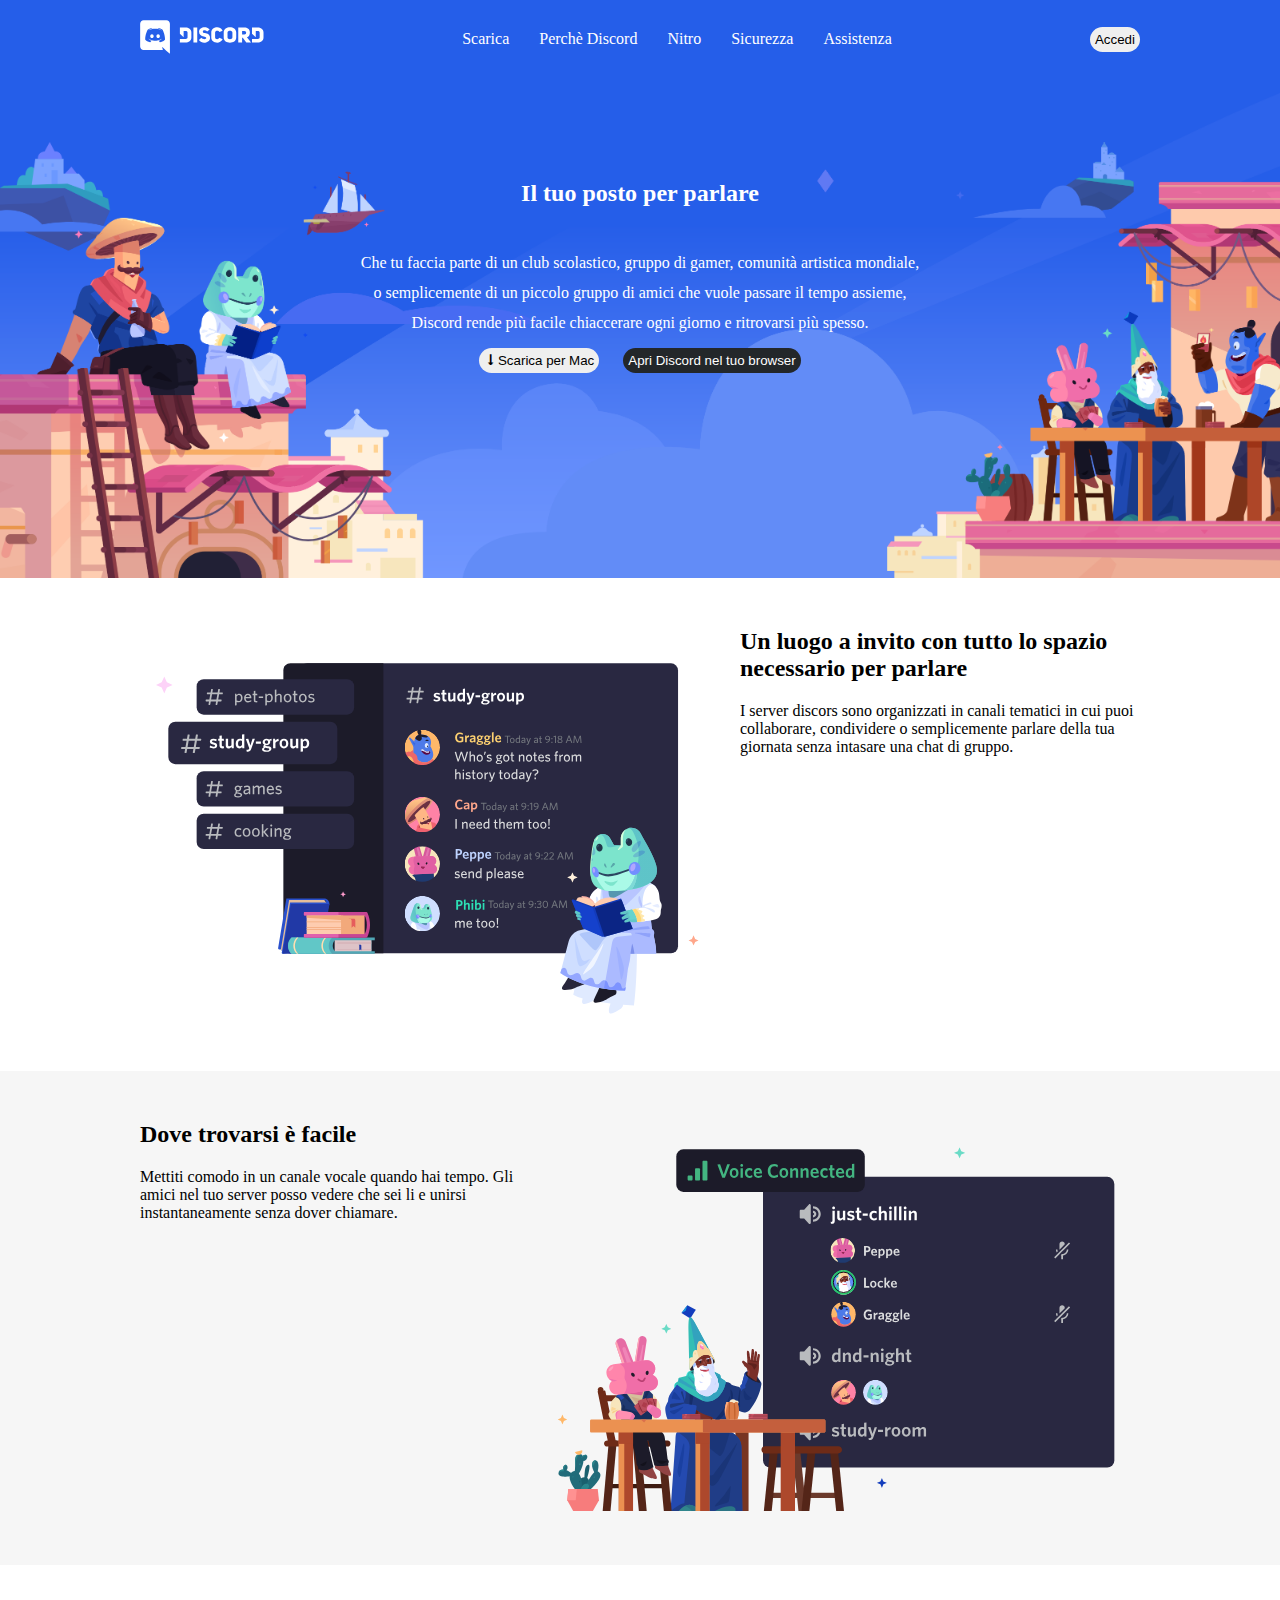
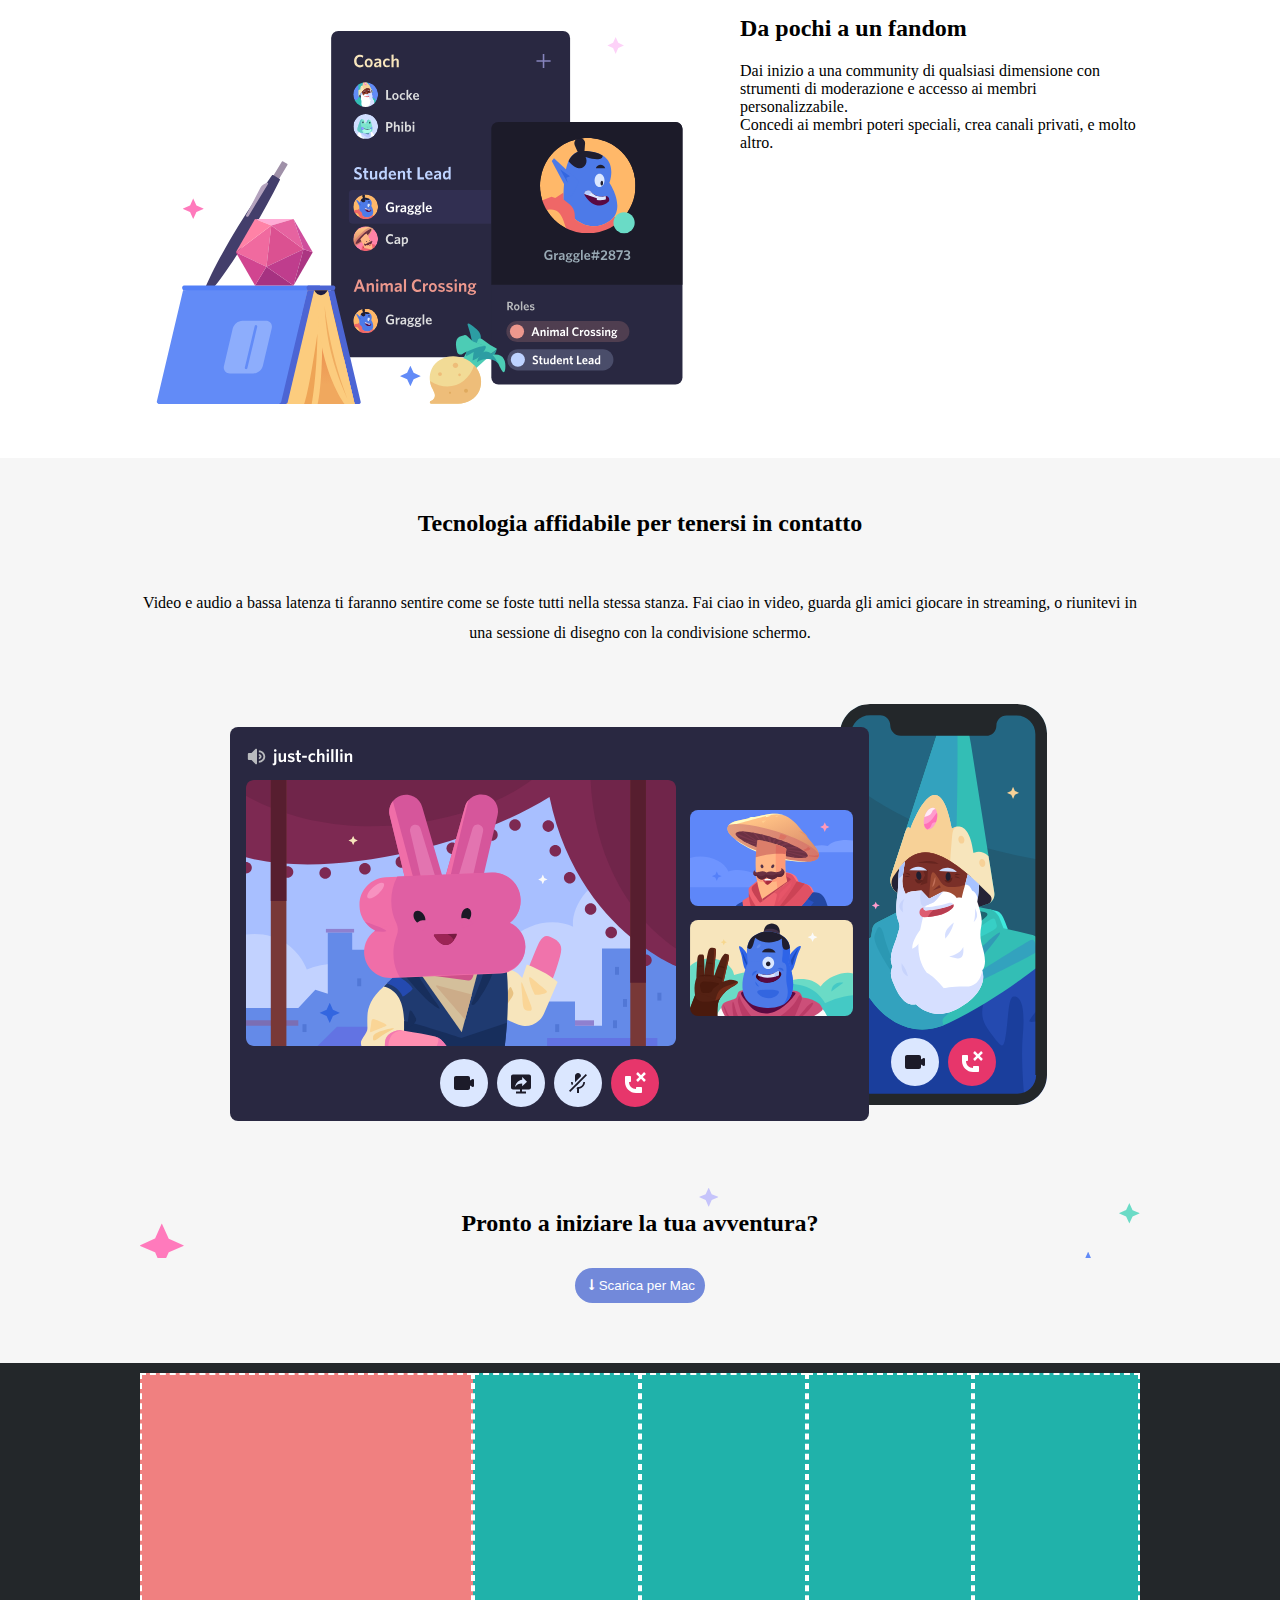
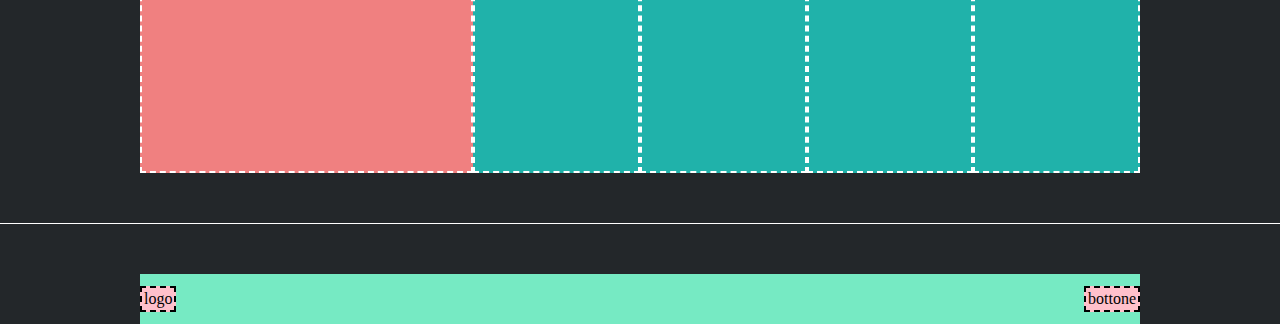
==== index.html @ 3688810b "FEAT  h2 and button in main last container" ====
<!DOCTYPE html>
<html lang="en">
<head>
    <meta charset="UTF-8">
    <meta http-equiv="X-UA-Compatible" content="IE=edge">
    <meta name="viewport" content="width=device-width, initial-scale=1.0">
    <title>Discord</title>
    <link rel="stylesheet" href="./css/style.css">
</head>
<body class="debug">
    <header class="main-header">
        <div class="container">
            <div class="row row-3">
                <div class="col">
                    <img src="./img/logo.svg" alt="logo">
                </div>
                <div class="col">
                    <ul>
                        <li>Scarica</li>
                        <li>Perchè Discord</li>
                        <li>Nitro</li>
                        <li>Sicurezza</li>
                        <li>Assistenza</li>
                    </ul>
                </div>
                <div class="col">
                    <button class="login button" type="button">Accedi</button>
                </div>
            </div>
        </div>
    </header>

    <main>
    <!--primo contenitore-->
        <section class="first">
            <div class="little-container">
                <div class="row row-first">
                    <div class="col">
                        <h2>Il tuo posto per parlare</h2>
                        <p>
                            Che tu faccia parte di un club scolastico, gruppo di gamer, comunità artistica mondiale,<br>
                            o semplicemente di un piccolo gruppo di amici che vuole passare il tempo assieme, <br>
                            Discord rende pi&ugrave; facile chiaccerare ogni giorno e ritrovarsi pi&ugrave; spesso.
                        </p>
                        <button class="mac button" type="button">
                            Scarica per Mac
                        </button>
                        <button class="open button" type="button">
                            Apri Discord nel tuo browser
                        </button>
                    </div>
                </div>
            </div>
        </section>

        <section class="section">
            <!--secondo contenitore-->
            <div class="secondo">
                <div class="container">
                    <div class="row row-2">
                        <div class="col col-60">
                            <img src="./img/item1.svg" alt="item1">
                        </div>
                        <div class="col col-40">
                            <h2>
                                Un luogo a invito con tutto lo spazio necessario per parlare
                            </h2>
                            <p>
                                I server discors sono organizzati in canali tematici in cui puoi collaborare, condividere o semplicemente parlare della tua giornata senza intasare una chat di gruppo.
                            </p>
                        </div>
                    </div>
                </div>
            </div>
        </section>   
        
        <section>
            <!--terzo contenitore-->
            <div class="terzo section">
                <div class="container reverse">
                    <div class="row row-2 reverse">
                        <div class="col col-60">
                            <img src="./img/item2.svg" alt="item2">
                        </div>
                        <div class="col col-40">
                            <h2>
                               Dove trovarsi &egrave; facile
                            </h2>
                            <p>
                                Mettiti comodo in un canale vocale quando hai tempo. Gli amici nel tuo server posso vedere che sei li e unirsi instantaneamente senza dover chiamare.
                            </p>
                        </div>
                    </div>
                </div>
            </div>
        </section>

        <section class="section">
            <!--quarto contenitore-->
            <div class="quarto">
                <div class="container">
                    <div class="row row-2">
                        <div class="col col-60">
                            <img src="./img/item3.svg" alt="item3">
                        </div>
                        <div class="col col-40">
                            <h2>
                                Da pochi a un fandom
                            </h2>
                            <p>
                               Dai inizio a una community di qualsiasi dimensione con strumenti di moderazione e accesso ai membri personalizzabile.
                               <br>
                               Concedi ai membri poteri speciali, crea canali privati, e molto altro.
                            </p>
                        </div>
                    </div>
                </div>
            </div>
        </section>

        <section>
            <!--quinto contenitore-->
            <div class="terzo section">
                <div class="container">
                    <div class="row-first">
                        <div class="col">
                            <h2>Tecnologia affidabile per tenersi in contatto</h2>
                            <p>
                                Video e audio a bassa latenza ti faranno sentire come se foste tutti nella stessa stanza. Fai ciao in video, guarda gli amici giocare in streaming, o riunitevi in una sessione di disegno con la condivisione schermo.
                            </p>
                            <img src="./img/item4-big.svg" alt="item4-big">
                            
                            <h2 class="scarica">Pronto a iniziare la tua avventura?</h2>
                            <button class="mac button" type="button">
                                Scarica per Mac
                            </button>
                        </div>
                    </div>
                </div>
            </div>
        </section>
    </main>

    <footer>
        <section>
            <div class="container section">
                <div class="row row-5">
                    <div class="col col-28"></div>
                    <div class="col"></div>
                    <div class="col"></div>
                    <div class="col"></div>
                    <div class="col"></div>
                </div>
            </div>
        </section>

        <section>
            <!--ultimo container-->
            <div class="ultimo section">
                <div class="container last">
                    <div class="row row-last">
                        <div class="col">logo</div>
                        <div class="col"> bottone</div>
                    </div>
                </div>
            </div>
        </section>
    </footer>
</body>
</html>
---- css/style.css ----
*{
    margin: 0;
    padding: 0;
    box-sizing: border-box;
}

img {
	max-width: 100%;
}

.row{
    display:flex
}

.container{
    max-width: 1000px;
    margin: 0 auto;
}

.section{
    padding: 50px 0;
}

/*header*/
.container>.row-3{
    justify-content: space-between;
    align-items: center;
}

.main-header{
    min-height: 50px;
    background-color:#255EE9; 
    padding: 20px;
    color: white;
}

.row-3 ul{
    display: flex;
    list-style-type: none;
    gap: 30px;
}

button{
    padding: 5px;
    border-radius: 50px;
}

.login.button{
    border: none;
}

/* style primo contenitore*/
.little-container{
    max-width: 800px;
    margin: 0 auto;    
}

.first{
    background-image: url(../img/jumbo.png);
    background-size: cover;
    color: white;
    min-height: 500px;
    padding: 100px;
    align-items: center;
}

.row-first>.col{
    flex-basis: 100%;
    line-height: 30px;
    text-align: center;
}

.col>h2{
    padding-bottom: 5%;   
}

.row-first button{
    margin: 10px;    
}

.mac.button::before{
    content: '\1F817';
    display:inline-block;
    width: 10px;
}

.mac.button{
    border: none;
    padding: 5px
}

.open.button{
    background-color: #23272A;
    border: none;
    color: white;
    padding: 5px
}

/*stile secondo, terzo, quarto contenitore*/

section>.terzo{
    background-color: #F6F6F6;
}

.row-2>.col-60{
    flex-basis: 60%;
}

.row-2>.col-40{
    flex-basis: 40%;
}

.row-2.reverse{
    flex-direction: row-reverse;
}

/*quinto contenitore*/

h2.scarica{
    background-image: url('../img/stars.svg');
    background-size: cover;
    padding: 2%;
}

.terzo .mac.button{
    background-color: #7289DA;
    color: white;
    border: none;
    padding: 10px;
}

/*footer*/

.debug footer{
    background-color: #23272A;
}

.debug .row-5>.col{
    background-color: #20B2AA;
    border: 2px dashed white;
    min-height: 400px;
}

.debug .row-5>.col-28{
    background-color: #F08080;
}

footer .container.section{
    padding: 10px 0 50px;
}

footer .ultimo.section{
    padding: 50px 0 0;
}

.row-5>.col{
    flex-basis: calc(100% /6);
}

.row-5>.col-28{
    flex-basis: calc(100% /3);
}

/*ultimo container*/
.debug .ultimo{
    border-top: 1px solid white;
}

.debug .container.last>.row-last{
    background-color: #76EAC3;
}

.debug .row-last>.col{
    background-color: pink;
    border: 2px dashed black;
    padding:2px;
}

.container>.row-last{
    justify-content: space-between;
    align-items: center;
    min-height: 50px;
}
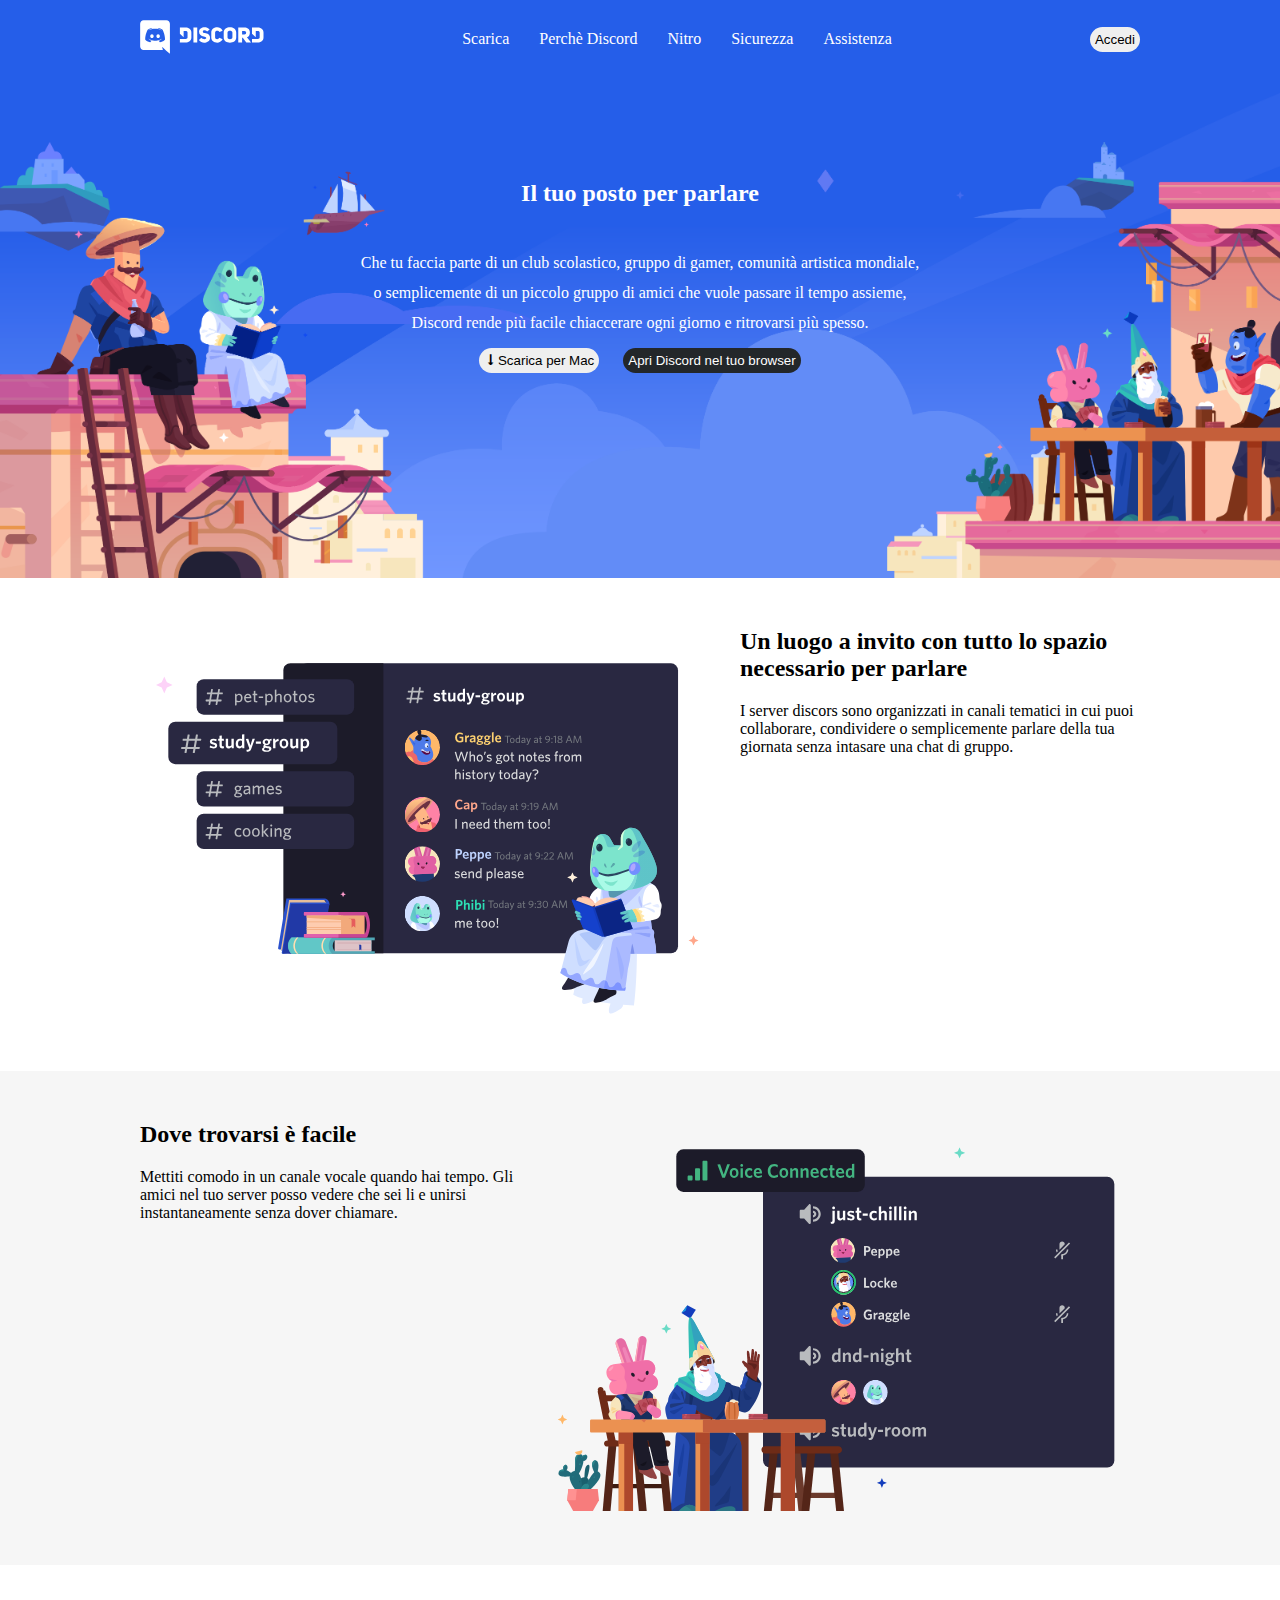
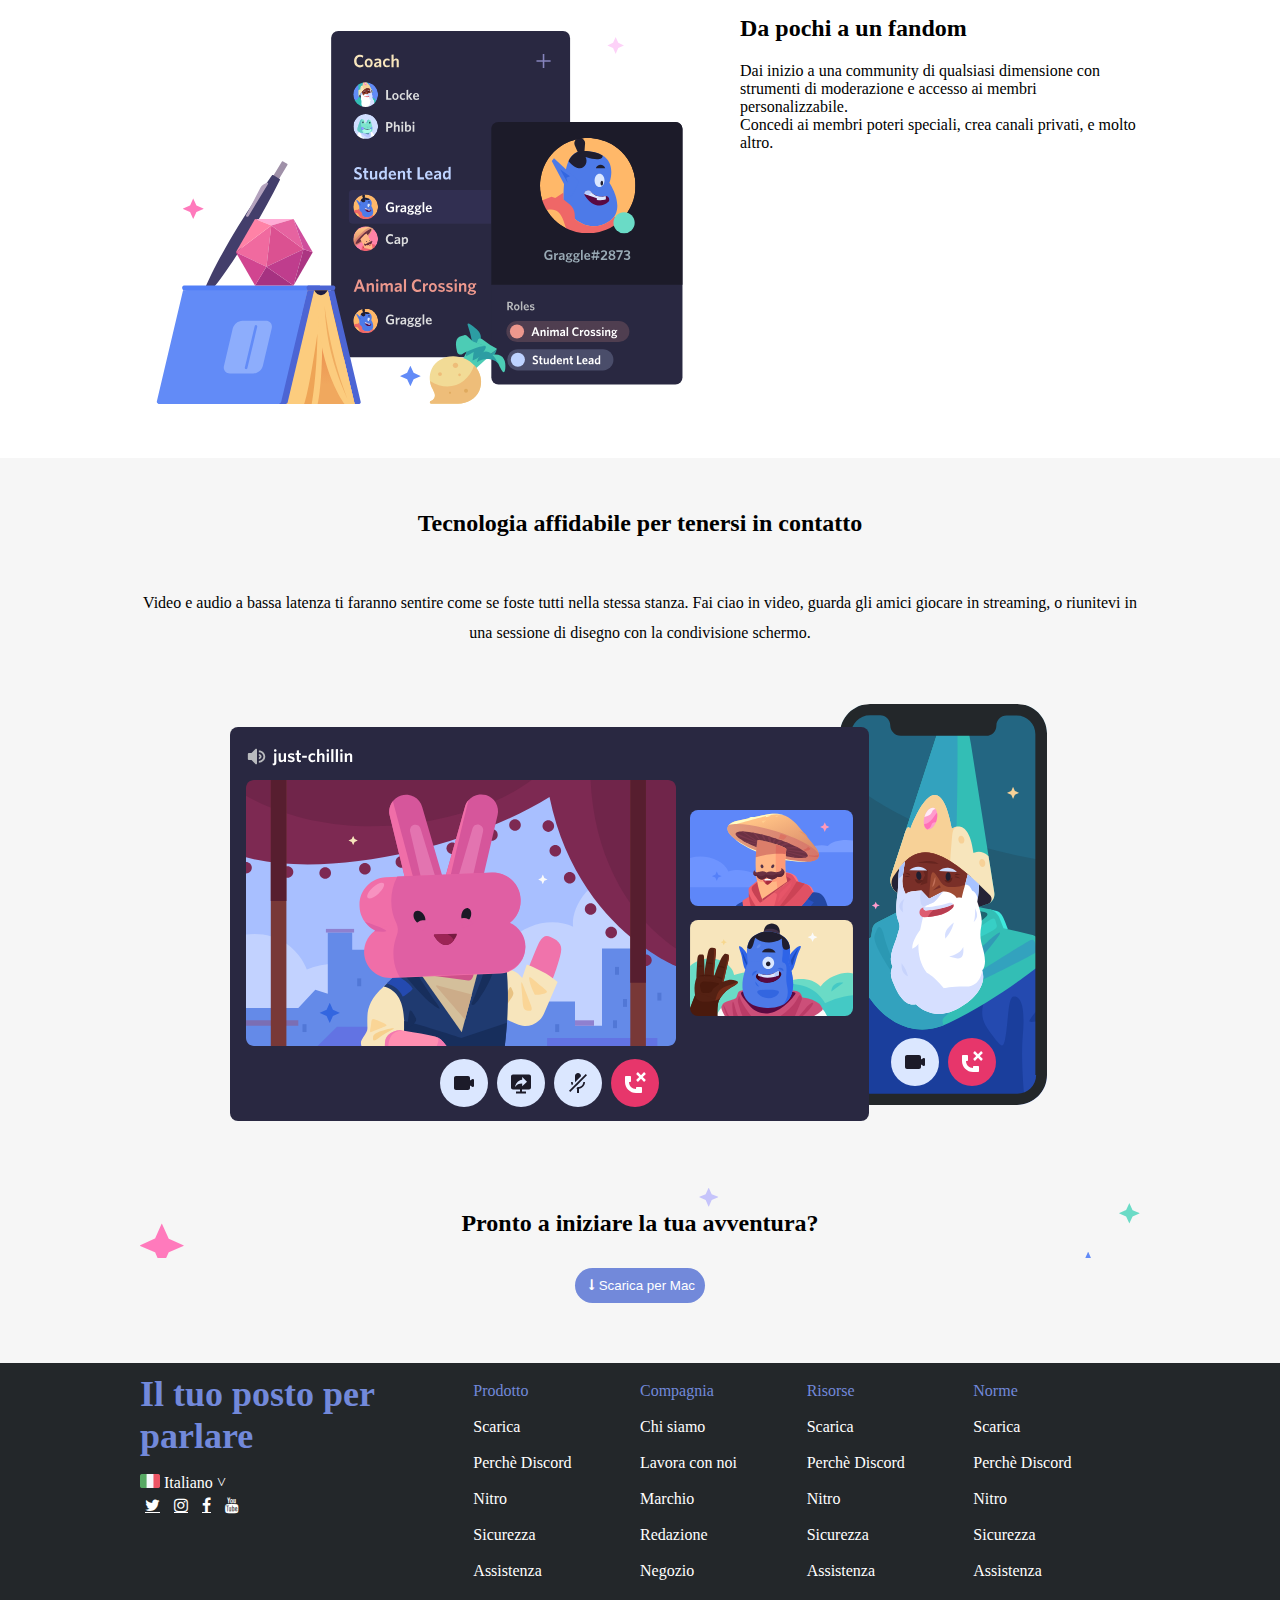
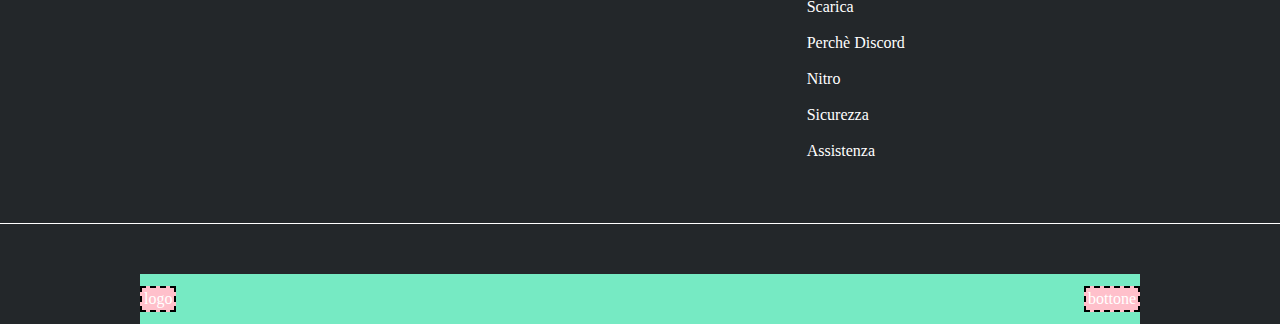
==== commit fb9be516: "FEAT footer first part" ====
--- a/index.html
+++ b/index.html
@@ -6,6 +6,7 @@
     <meta name="viewport" content="width=device-width, initial-scale=1.0">
     <title>Discord</title>
     <link rel="stylesheet" href="./css/style.css">
+    <link rel="stylesheet" href="https://cdnjs.cloudflare.com/ajax/libs/font-awesome/4.7.0/css/font-awesome.min.css">
 </head>
 <body class="debug">
     <header class="main-header">
@@ -145,11 +146,70 @@
         <section>
             <div class="container section">
                 <div class="row row-5">
-                    <div class="col col-28"></div>
-                    <div class="col"></div>
-                    <div class="col"></div>
-                    <div class="col"></div>
-                    <div class="col"></div>
+                    <div class="col col-28">
+                        <h3 class="languages"> Il tuo posto per parlare</h3>
+                        <img class="flag" src="./img/ita.png" alt="ita">
+                        <span class="ita">Italiano </span>
+                        <!--<select name="" id="languages">
+                            <option value="Italiano">Italiano</option>
+                            <option value="English">English</option>
+                            <option value="Français">Français</option>
+                            <option value="Deutsch">Deutsch</option>
+                        </select>-->
+                        <div class="link">
+                            <a href="#" class="fa fa-twitter"></a>
+                            <a href="#" class="fa fa-instagram"></a>
+                            <a href="#" class="fa fa-facebook"></a>
+                            <a href="#" class="fa fa-youtube"></a>
+                        </div>
+                        
+                        
+                    </div>
+                    <div class="col">
+                        <ul>
+                            Prodotto
+                            <li>Scarica</li>
+                            <li>Perch&egrave; Discord</li>
+                            <li>Nitro</li>
+                            <li>Sicurezza</li>
+                            <li>Assistenza</li>
+                        </ul>
+                    </div>
+                    <div class="col">
+                        <ul>
+                            Compagnia
+                            <li>Chi siamo</li>
+                            <li>Lavora con noi</li>
+                            <li>Marchio</li>
+                            <li>Redazione</li>
+                            <li>Negozio</li>
+                        </ul>
+                    </div>
+                    <div class="col">
+                        <ul>
+                            Risorse
+                            <li>Scarica</li>
+                            <li>Perch&egrave; Discord</li>
+                            <li>Nitro</li>
+                            <li>Sicurezza</li>
+                            <li>Assistenza</li>
+                            <li>Scarica</li>
+                            <li>Perch&egrave; Discord</li>
+                            <li>Nitro</li>
+                            <li>Sicurezza</li>
+                            <li>Assistenza</li>
+                        </ul>
+                    </div>
+                    <div class="col">
+                        <ul>
+                            Norme
+                            <li>Scarica</li>
+                            <li>Perch&egrave; Discord</li>
+                            <li>Nitro</li>
+                            <li>Sicurezza</li>
+                            <li>Assistenza</li>
+                        </ul>
+                    </div>
                 </div>
             </div>
         </section>
--- a/css/style.css
+++ b/css/style.css
@@ -36,8 +36,11 @@
 
 .row-3 ul{
     display: flex;
+    gap: 30px;
+}
+
+ul{
     list-style-type: none;
-    gap: 30px;
 }
 
 button{
@@ -130,19 +133,48 @@
 }
 
 /*footer*/
-
-.debug footer{
+/*select{
+    border: none;
     background-color: #23272A;
-}
-
-.debug .row-5>.col{
-    background-color: #20B2AA;
-    border: 2px dashed white;
-    min-height: 400px;
-}
-
-.debug .row-5>.col-28{
-    background-color: #F08080;
+    color: white;
+}*/
+
+footer{
+    background-color: #23272A;
+    color: white;
+}
+
+.col-28>.languages{
+    color: #7289DA;
+    font-size: 36px;
+    padding-bottom: 5%;
+}
+
+footer .ita::after{
+    content: '\02C5';
+    display: inline-block;
+}
+
+footer img.flag{
+    width: 20px;
+}
+
+footer .fa{
+    color: white;
+    padding: 5px;
+}
+
+footer ul{
+    color: #7289DA;
+    line-height: 36px; 
+}
+
+footer ul>li{
+    color: white;
+}
+
+.row-5>.col{
+      min-height: 400px;
 }
 
 footer .container.section{
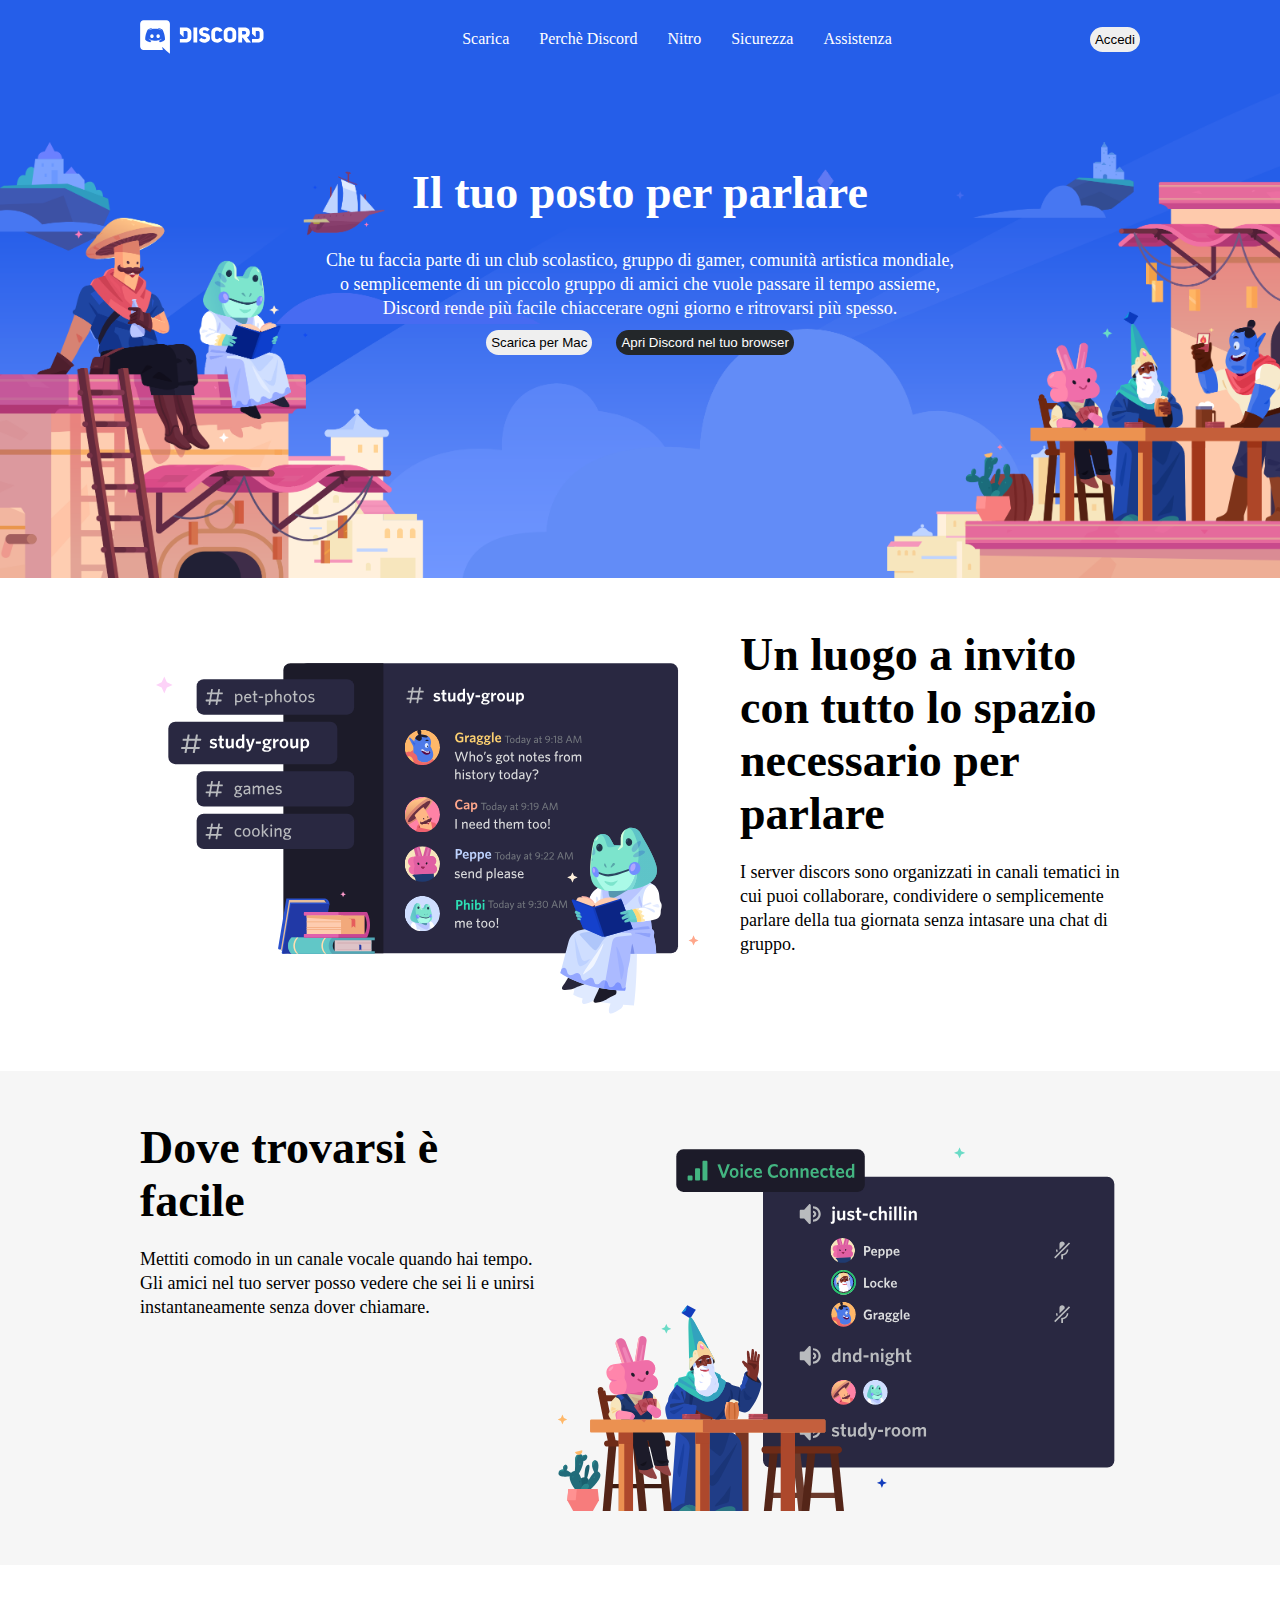
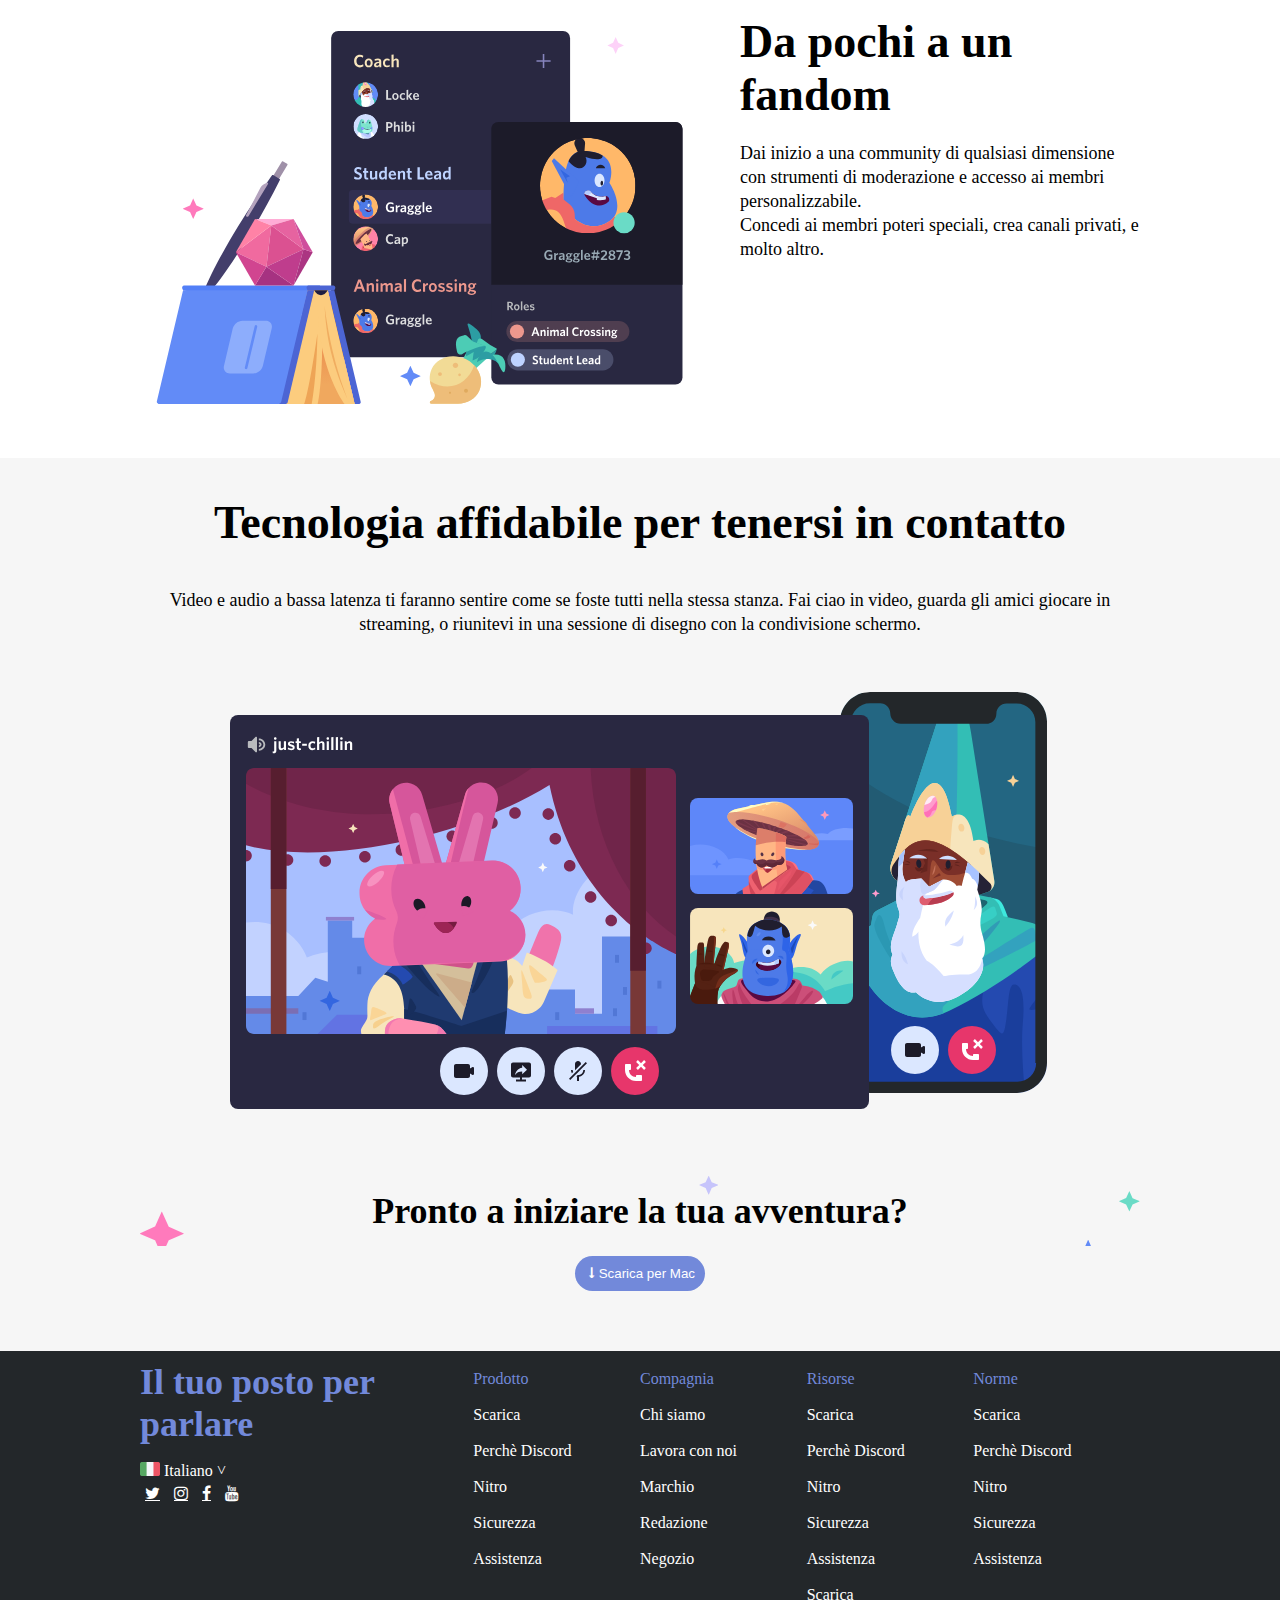
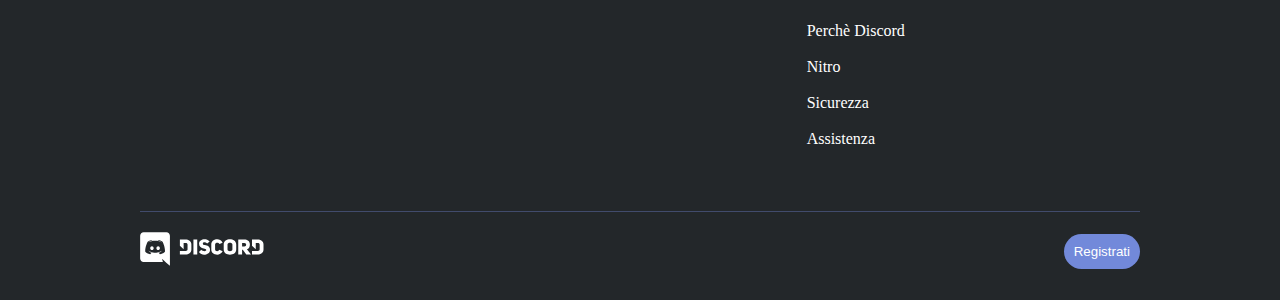
==== commit 51d97b40: "FEAT footer button" ====
--- a/index.html
+++ b/index.html
@@ -132,7 +132,7 @@
                             <img src="./img/item4-big.svg" alt="item4-big">
                             
                             <h2 class="scarica">Pronto a iniziare la tua avventura?</h2>
-                            <button class="mac button" type="button">
+                            <button class="violet button" type="button">
                                 Scarica per Mac
                             </button>
                         </div>
@@ -216,11 +216,17 @@
 
         <section>
             <!--ultimo container-->
-            <div class="ultimo section">
+            <div class="ultimo ">
                 <div class="container last">
                     <div class="row row-last">
-                        <div class="col">logo</div>
-                        <div class="col"> bottone</div>
+                        <div class="col">
+                            <img src="./img/logo.svg" alt="logo">
+                        </div>
+                        <div class="col">
+                            <button class="violet button" type="button">
+                                Registrati
+                            </button>
+                        </div>
                     </div>
                 </div>
             </div>
--- a/css/style.css
+++ b/css/style.css
@@ -21,6 +21,16 @@
     padding: 50px 0;
 }
 
+.col>h2{
+    padding-bottom: 5%;
+    font-size: 46px;   
+}
+
+.col>p{
+    font-size: 18px;
+    line-height: 24px;
+}
+
 /*header*/
 .container>.row-3{
     justify-content: space-between;
@@ -46,11 +56,12 @@
 button{
     padding: 5px;
     border-radius: 50px;
-}
-
-.login.button{
     border: none;
 }
+
+/*.login.button{
+    border: none;
+}*/
 
 /* style primo contenitore*/
 .little-container{
@@ -73,30 +84,19 @@
     text-align: center;
 }
 
-.col>h2{
-    padding-bottom: 5%;   
-}
-
 .row-first button{
     margin: 10px;    
 }
 
-.mac.button::before{
+.terzo .violet.button:before{
     content: '\1F817';
     display:inline-block;
     width: 10px;
 }
 
-.mac.button{
-    border: none;
-    padding: 5px
-}
-
 .open.button{
     background-color: #23272A;
-    border: none;
-    color: white;
-    padding: 5px
+    color: white;
 }
 
 /*stile secondo, terzo, quarto contenitore*/
@@ -119,16 +119,16 @@
 
 /*quinto contenitore*/
 
-h2.scarica{
+.col h2.scarica{
     background-image: url('../img/stars.svg');
     background-size: cover;
     padding: 2%;
-}
-
-.terzo .mac.button{
+    font-size: 36px;
+}
+
+.violet.button{
     background-color: #7289DA;
     color: white;
-    border: none;
     padding: 10px;
 }
 
@@ -181,10 +181,6 @@
     padding: 10px 0 50px;
 }
 
-footer .ultimo.section{
-    padding: 50px 0 0;
-}
-
 .row-5>.col{
     flex-basis: calc(100% /6);
 }
@@ -194,22 +190,11 @@
 }
 
 /*ultimo container*/
-.debug .ultimo{
-    border-top: 1px solid white;
-}
-
-.debug .container.last>.row-last{
-    background-color: #76EAC3;
-}
-
-.debug .row-last>.col{
-    background-color: pink;
-    border: 2px dashed black;
-    padding:2px;
-}
 
 .container>.row-last{
     justify-content: space-between;
     align-items: center;
     min-height: 50px;
+    border-top: 1px solid #414B6C;
+    padding: 20px 0 30px;
 }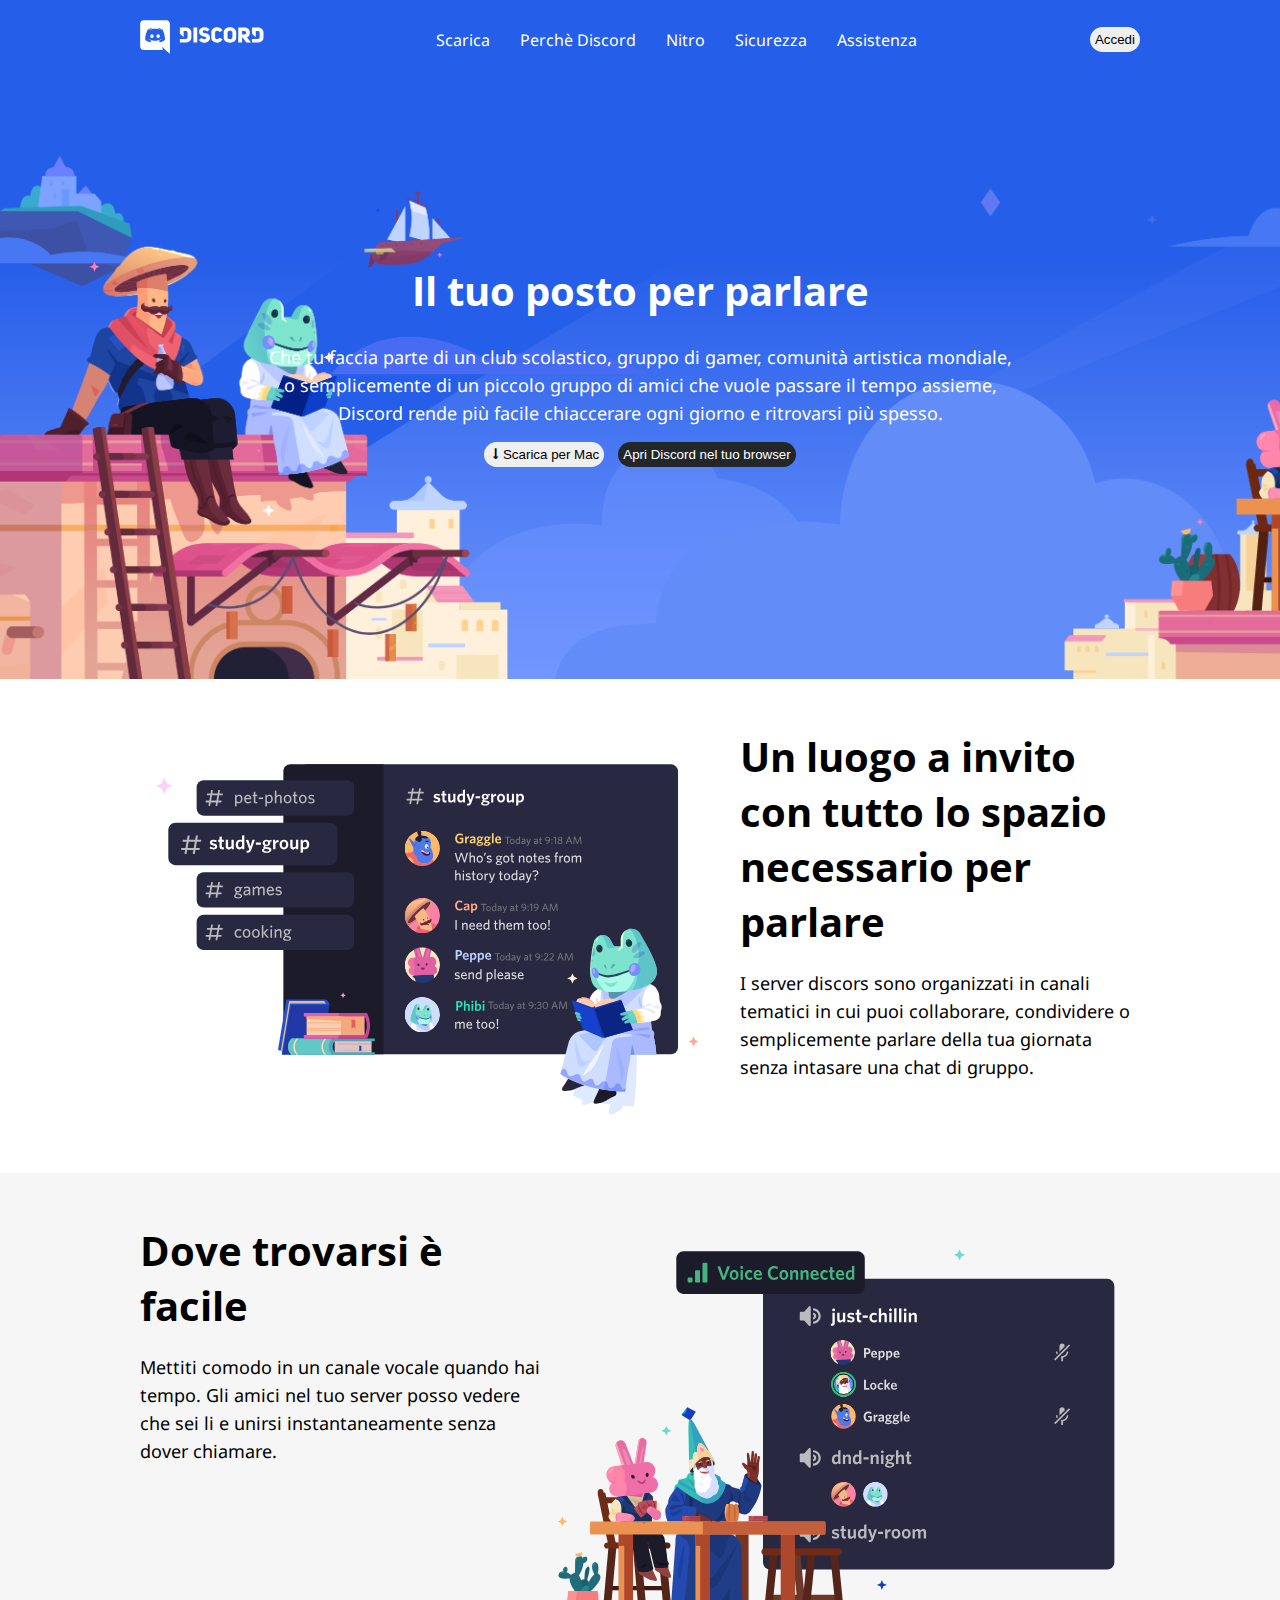
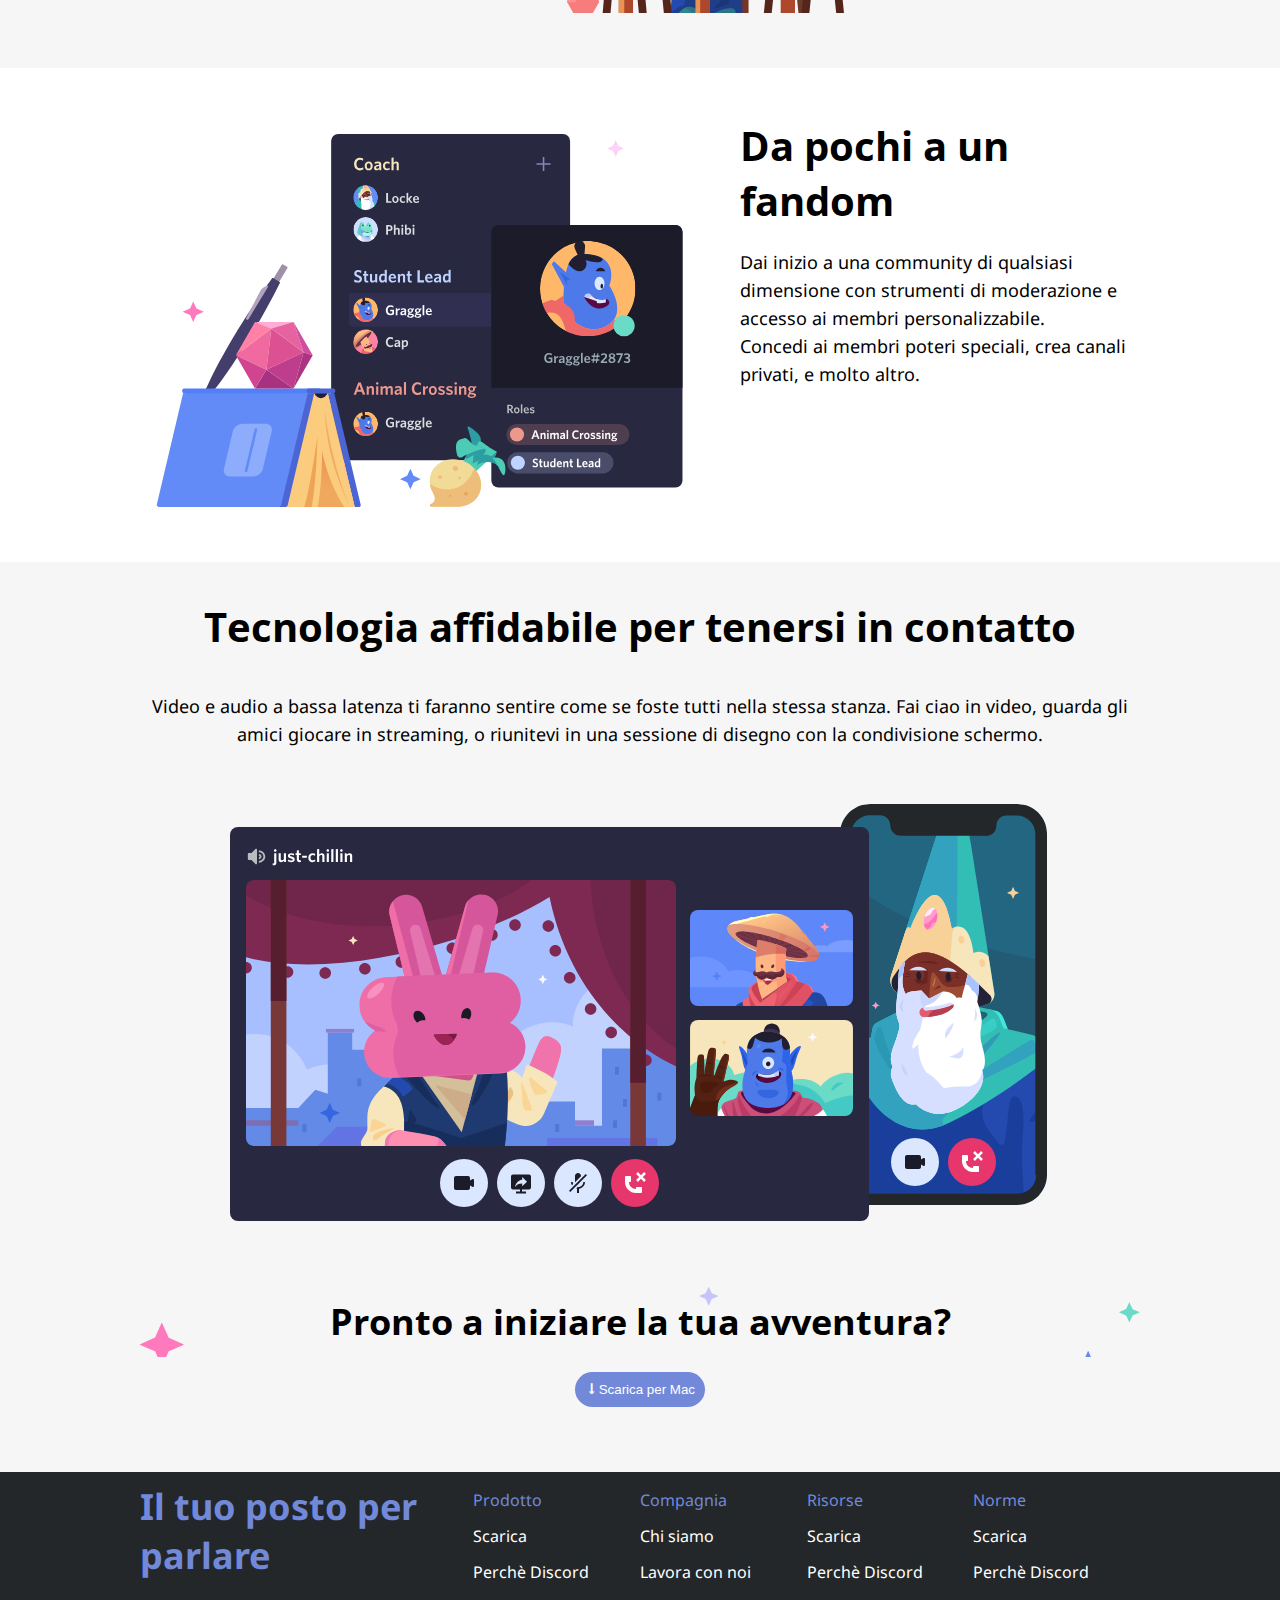
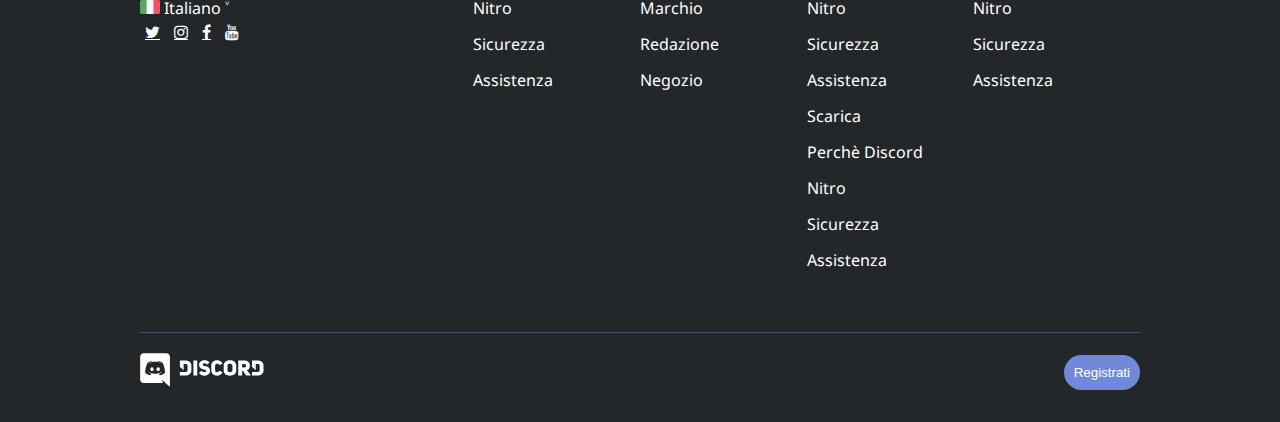
==== commit 54a55a26: "FEAT import font + fix first container centering" ====
--- a/index.html
+++ b/index.html
@@ -7,6 +7,12 @@
     <title>Discord</title>
     <link rel="stylesheet" href="./css/style.css">
     <link rel="stylesheet" href="https://cdnjs.cloudflare.com/ajax/libs/font-awesome/4.7.0/css/font-awesome.min.css">
+    <link rel="preconnect" href="https://fonts.googleapis.com">
+    <link rel="preconnect" href="https://fonts.gstatic.com" crossorigin>
+    <link href="https://fonts.googleapis.com/css2?family=Noto+Sans:wght@300&display=swap" rel="stylesheet">
+    <link rel="preconnect" href="https://fonts.googleapis.com">
+    <link rel="preconnect" href="https://fonts.gstatic.com" crossorigin>
+    <link href="https://fonts.googleapis.com/css2?family=Open+Sans:wght@700&display=swap" rel="stylesheet">
 </head>
 <body class="debug">
     <header class="main-header">
@@ -43,7 +49,7 @@
                             o semplicemente di un piccolo gruppo di amici che vuole passare il tempo assieme, <br>
                             Discord rende pi&ugrave; facile chiaccerare ogni giorno e ritrovarsi pi&ugrave; spesso.
                         </p>
-                        <button class="mac button" type="button">
+                        <button class="arrow button" type="button">
                             Scarica per Mac
                         </button>
                         <button class="open button" type="button">
@@ -132,7 +138,7 @@
                             <img src="./img/item4-big.svg" alt="item4-big">
                             
                             <h2 class="scarica">Pronto a iniziare la tua avventura?</h2>
-                            <button class="violet button" type="button">
+                            <button class="arrow violet button" type="button">
                                 Scarica per Mac
                             </button>
                         </div>
--- a/css/style.css
+++ b/css/style.css
@@ -23,12 +23,17 @@
 
 .col>h2{
     padding-bottom: 5%;
-    font-size: 46px;   
+    font-size: 40px; 
+    font-family: 'Open Sans', sans-serif;  
 }
 
 .col>p{
     font-size: 18px;
-    line-height: 24px;
+    line-height: 28px;
+}
+
+body{
+    font-family: 'Noto Sans', sans-serif;
 }
 
 /*header*/
@@ -59,10 +64,6 @@
     border: none;
 }
 
-/*.login.button{
-    border: none;
-}*/
-
 /* style primo contenitore*/
 .little-container{
     max-width: 800px;
@@ -73,8 +74,8 @@
     background-image: url(../img/jumbo.png);
     background-size: cover;
     color: white;
-    min-height: 500px;
-    padding: 100px;
+    min-height: 600px;
+    display: flex;
     align-items: center;
 }
 
@@ -85,10 +86,10 @@
 }
 
 .row-first button{
-    margin: 10px;    
-}
-
-.terzo .violet.button:before{
+    margin: 15px 5px;   
+}
+
+.arrow.button:before{
     content: '\1F817';
     display:inline-block;
     width: 10px;
@@ -124,6 +125,7 @@
     background-size: cover;
     padding: 2%;
     font-size: 36px;
+    font-family: 'Open Sans', sans-serif;
 }
 
 .violet.button{
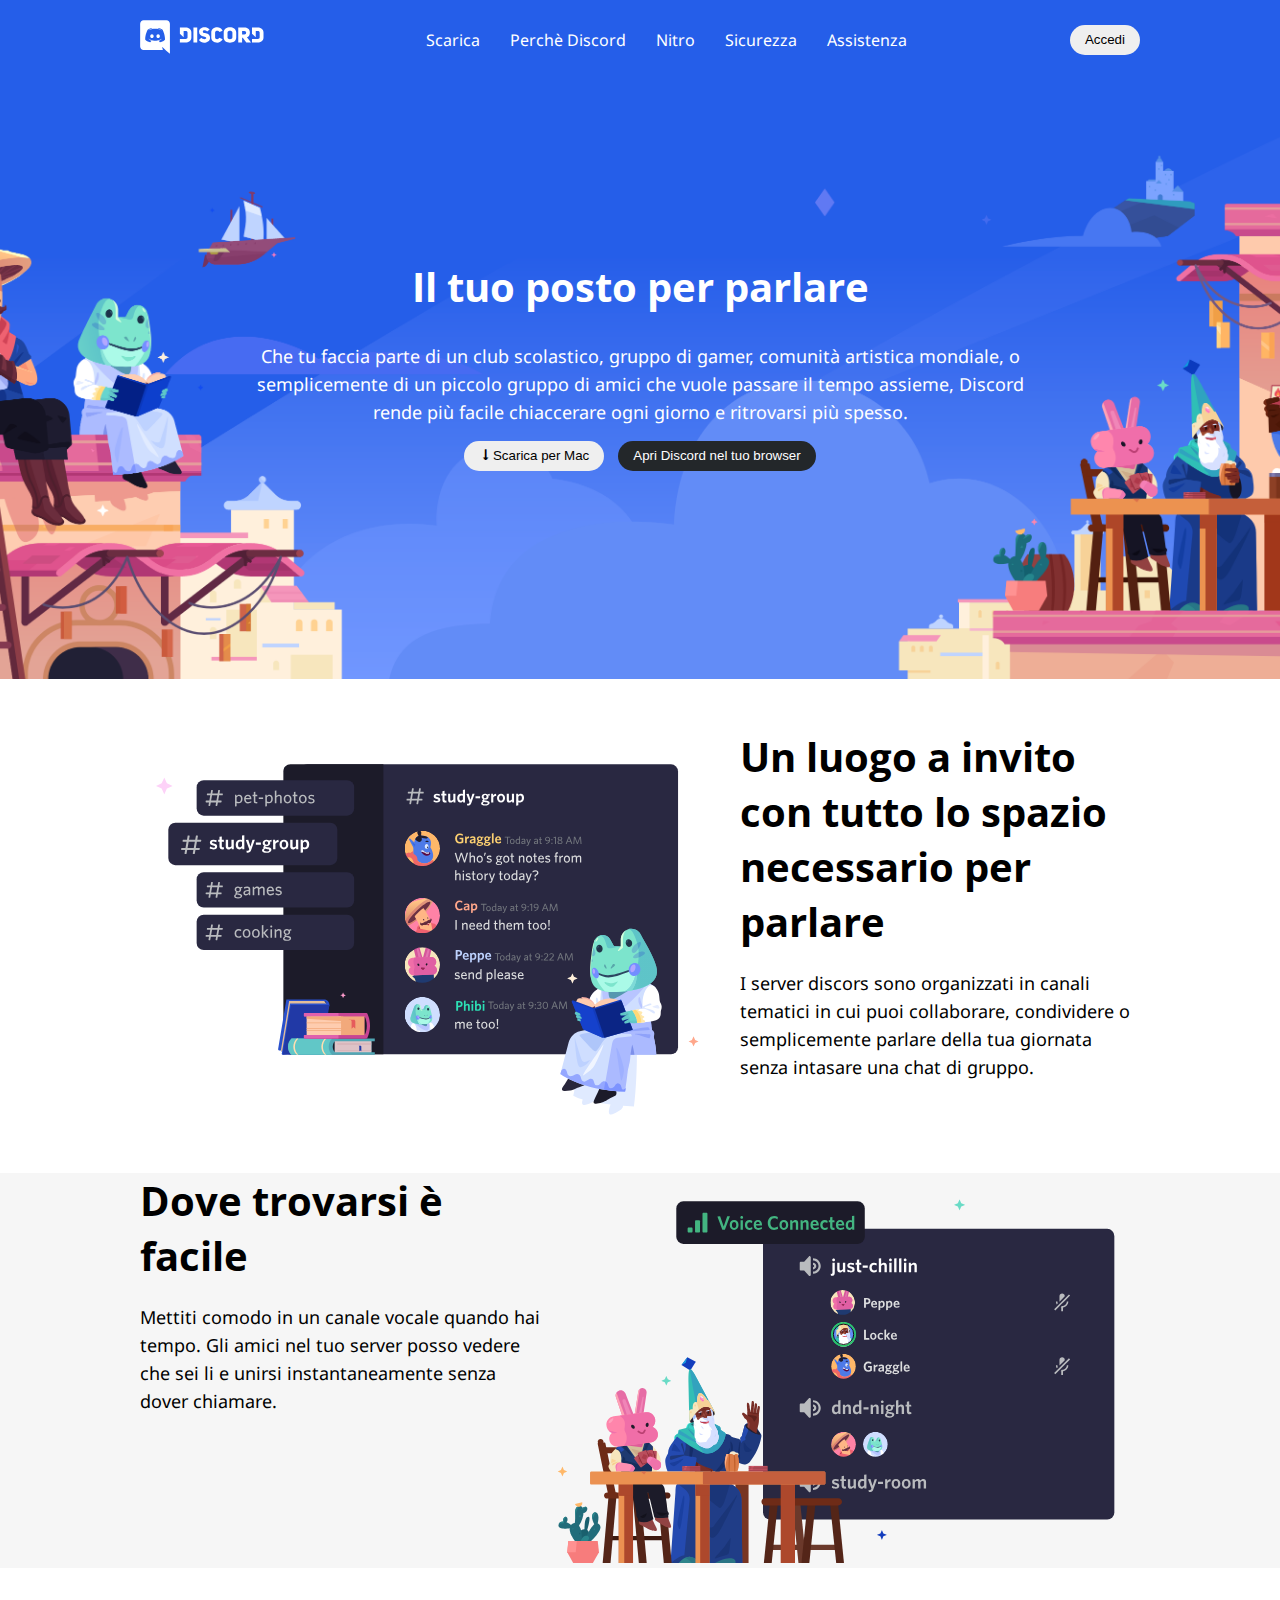
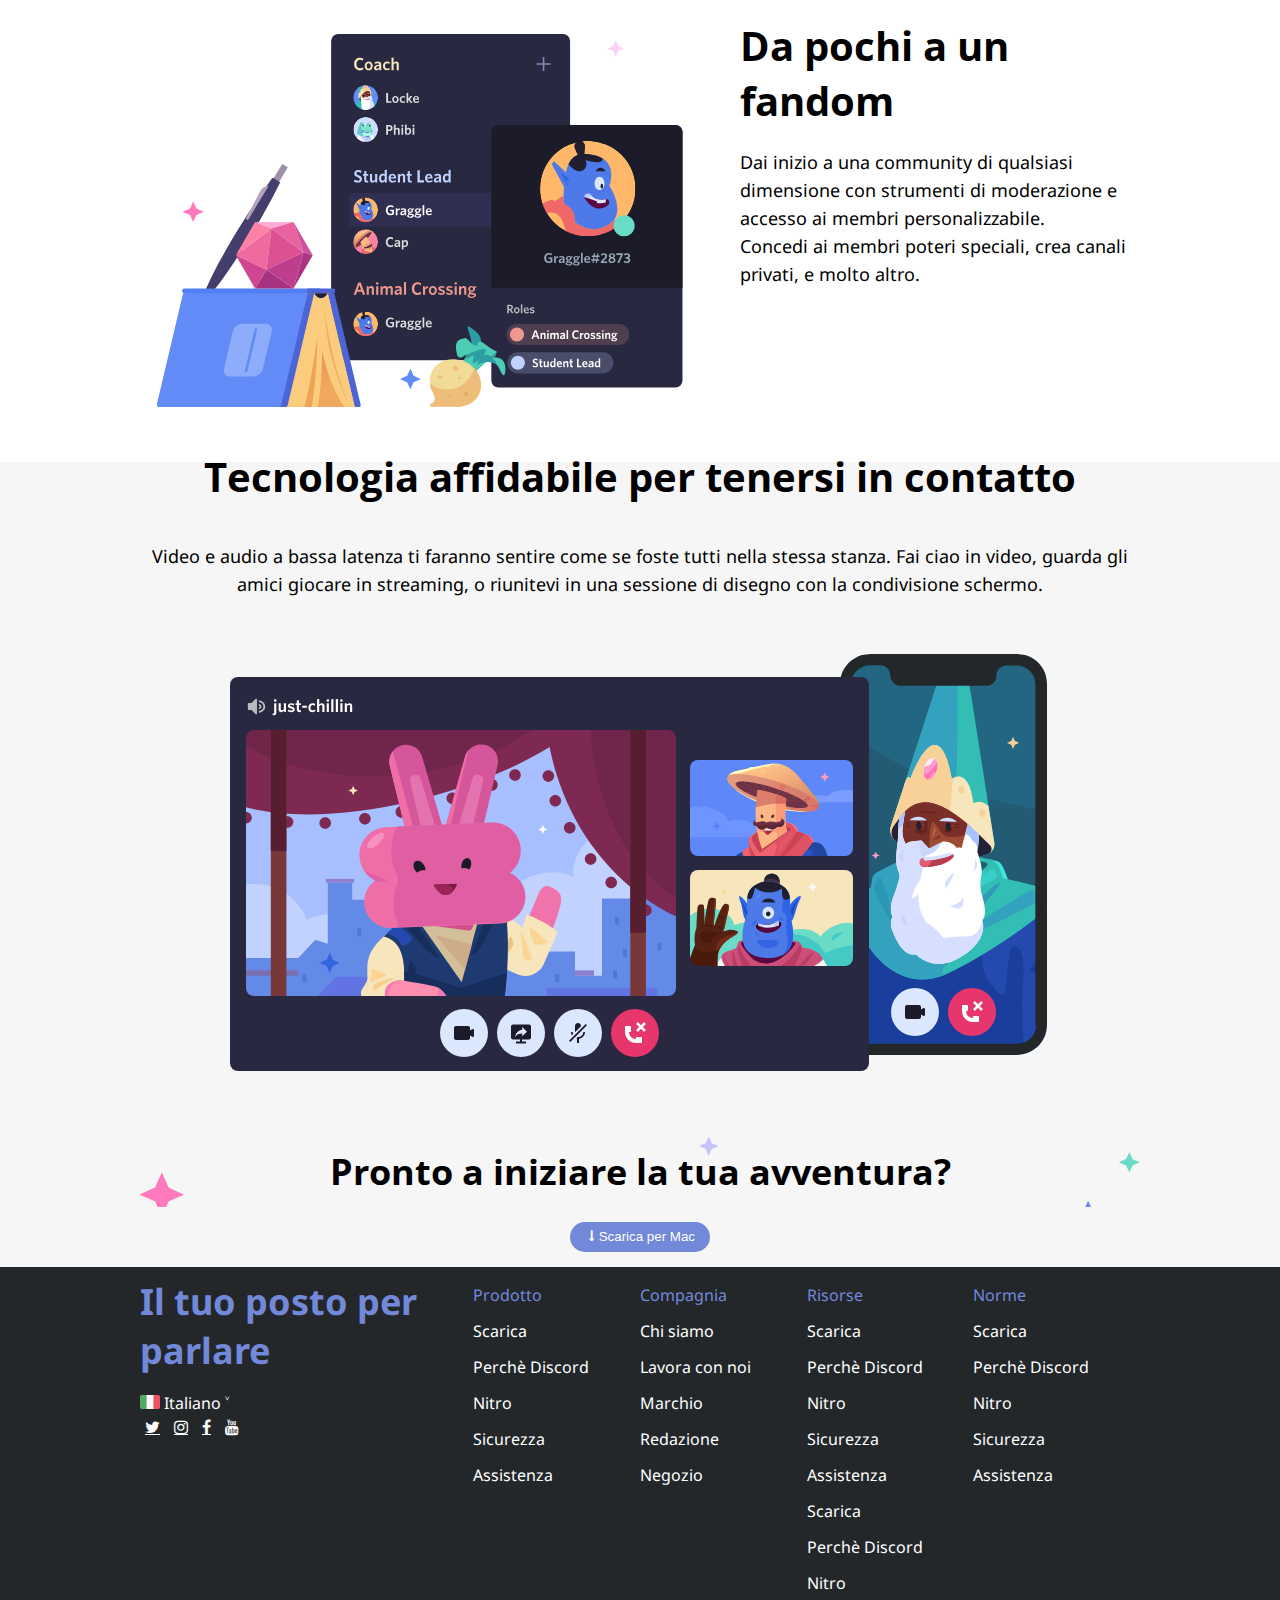
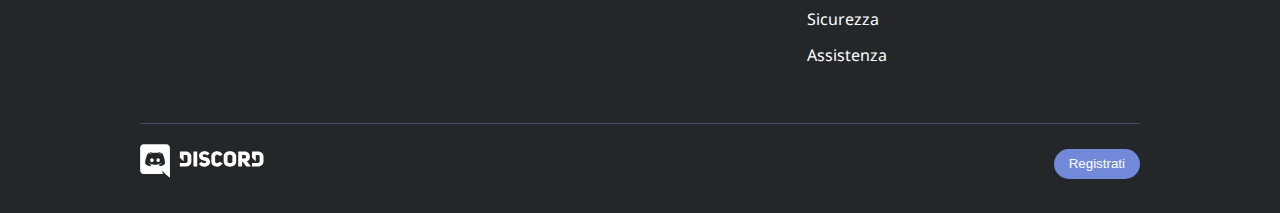
==== commit 1f5b3bcb: "CLEAN css" ====
--- a/index.html
+++ b/index.html
@@ -14,7 +14,7 @@
     <link rel="preconnect" href="https://fonts.gstatic.com" crossorigin>
     <link href="https://fonts.googleapis.com/css2?family=Open+Sans:wght@700&display=swap" rel="stylesheet">
 </head>
-<body class="debug">
+<body>
     <header class="main-header">
         <div class="container">
             <div class="row row-3">
@@ -45,9 +45,7 @@
                     <div class="col">
                         <h2>Il tuo posto per parlare</h2>
                         <p>
-                            Che tu faccia parte di un club scolastico, gruppo di gamer, comunità artistica mondiale,<br>
-                            o semplicemente di un piccolo gruppo di amici che vuole passare il tempo assieme, <br>
-                            Discord rende pi&ugrave; facile chiaccerare ogni giorno e ritrovarsi pi&ugrave; spesso.
+                            Che tu faccia parte di un club scolastico, gruppo di gamer, comunità artistica mondiale, o semplicemente di un piccolo gruppo di amici che vuole passare il tempo assieme, Discord rende pi&ugrave; facile chiaccerare ogni giorno e ritrovarsi pi&ugrave; spesso.
                         </p>
                         <button class="arrow button" type="button">
                             Scarica per Mac
@@ -156,12 +154,6 @@
                         <h3 class="languages"> Il tuo posto per parlare</h3>
                         <img class="flag" src="./img/ita.png" alt="ita">
                         <span class="ita">Italiano </span>
-                        <!--<select name="" id="languages">
-                            <option value="Italiano">Italiano</option>
-                            <option value="English">English</option>
-                            <option value="Français">Français</option>
-                            <option value="Deutsch">Deutsch</option>
-                        </select>-->
                         <div class="link">
                             <a href="#" class="fa fa-twitter"></a>
                             <a href="#" class="fa fa-instagram"></a>
--- a/css/style.css
+++ b/css/style.css
@@ -54,14 +54,46 @@
     gap: 30px;
 }
 
+/*****ul style****/
 ul{
     list-style-type: none;
 }
 
+footer ul{
+    color: #7289DA;
+    line-height: 36px; 
+}
+
+footer ul>li{
+    color: white;
+}
+
+/*****button style****/
 button{
-    padding: 5px;
+    line-height: 30px;
+    padding: 0 15px;
     border-radius: 50px;
     border: none;
+}
+
+.row-first button{
+    margin: 15px 5px;   
+}
+
+.open.button{
+    background-color: #23272A;
+    color: white;
+}
+
+.arrow.button:before{
+    content: '\1F817';
+    display:inline-block;
+    width: 10px;
+}
+
+.violet.button{
+    background-color: #7289DA;
+    color: white;
 }
 
 /* style primo contenitore*/
@@ -73,8 +105,9 @@
 .first{
     background-image: url(../img/jumbo.png);
     background-size: cover;
-    color: white;
-    min-height: 600px;
+    background-position: center bottom;
+    color: white;
+    height: 600px;
     display: flex;
     align-items: center;
 }
@@ -85,25 +118,11 @@
     text-align: center;
 }
 
-.row-first button{
-    margin: 15px 5px;   
-}
-
-.arrow.button:before{
-    content: '\1F817';
-    display:inline-block;
-    width: 10px;
-}
-
-.open.button{
-    background-color: #23272A;
-    color: white;
-}
-
 /*stile secondo, terzo, quarto contenitore*/
 
 section>.terzo{
     background-color: #F6F6F6;
+    padding: 0;
 }
 
 .row-2>.col-60{
@@ -118,6 +137,13 @@
     flex-direction: row-reverse;
 }
 
+.terzo.section.svg::after{
+    content: url('../img/wave.svg');
+    display: inline-block;
+    width: 100%;
+    transform: rotate(180deg);
+    background-color: white;
+}
 /*quinto contenitore*/
 
 .col h2.scarica{
@@ -128,19 +154,7 @@
     font-family: 'Open Sans', sans-serif;
 }
 
-.violet.button{
-    background-color: #7289DA;
-    color: white;
-    padding: 10px;
-}
-
-/*footer*/
-/*select{
-    border: none;
-    background-color: #23272A;
-    color: white;
-}*/
-
+/****footer****/
 footer{
     background-color: #23272A;
     color: white;
@@ -164,19 +178,6 @@
 footer .fa{
     color: white;
     padding: 5px;
-}
-
-footer ul{
-    color: #7289DA;
-    line-height: 36px; 
-}
-
-footer ul>li{
-    color: white;
-}
-
-.row-5>.col{
-      min-height: 400px;
 }
 
 footer .container.section{
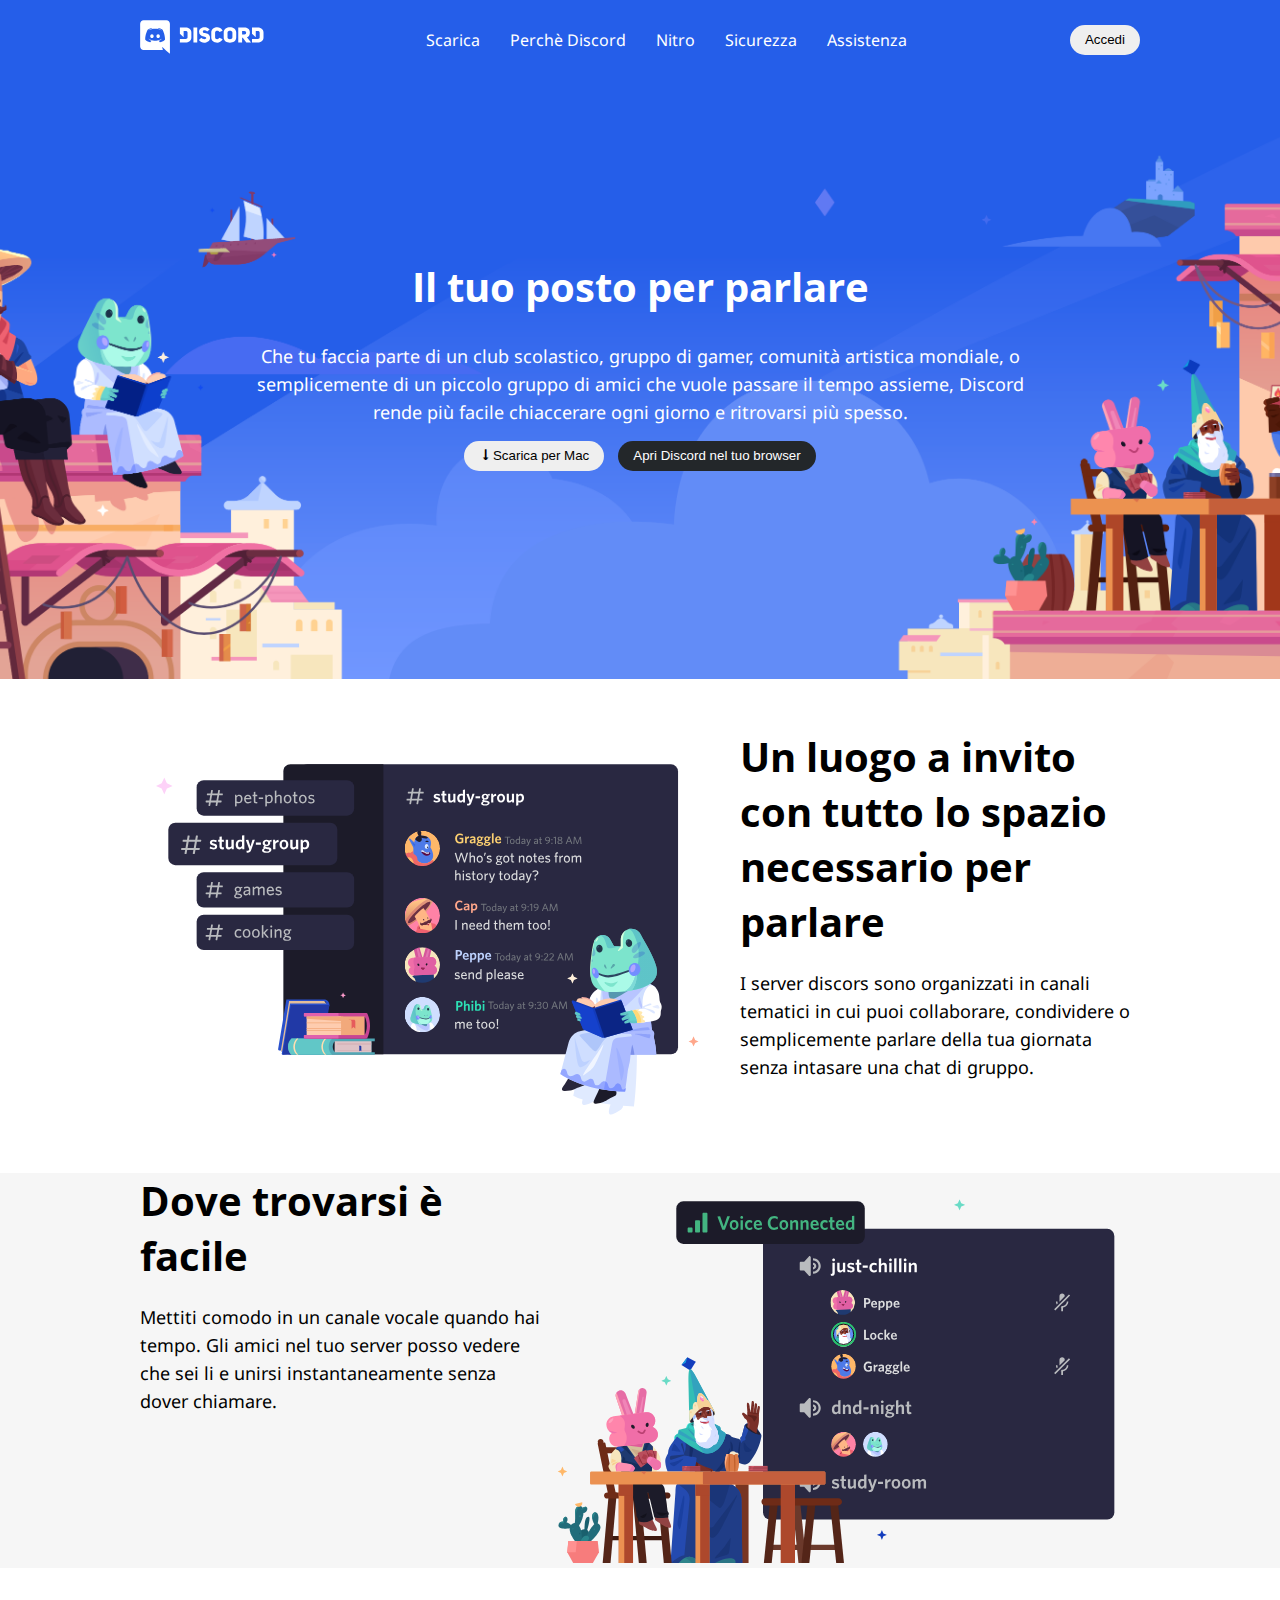
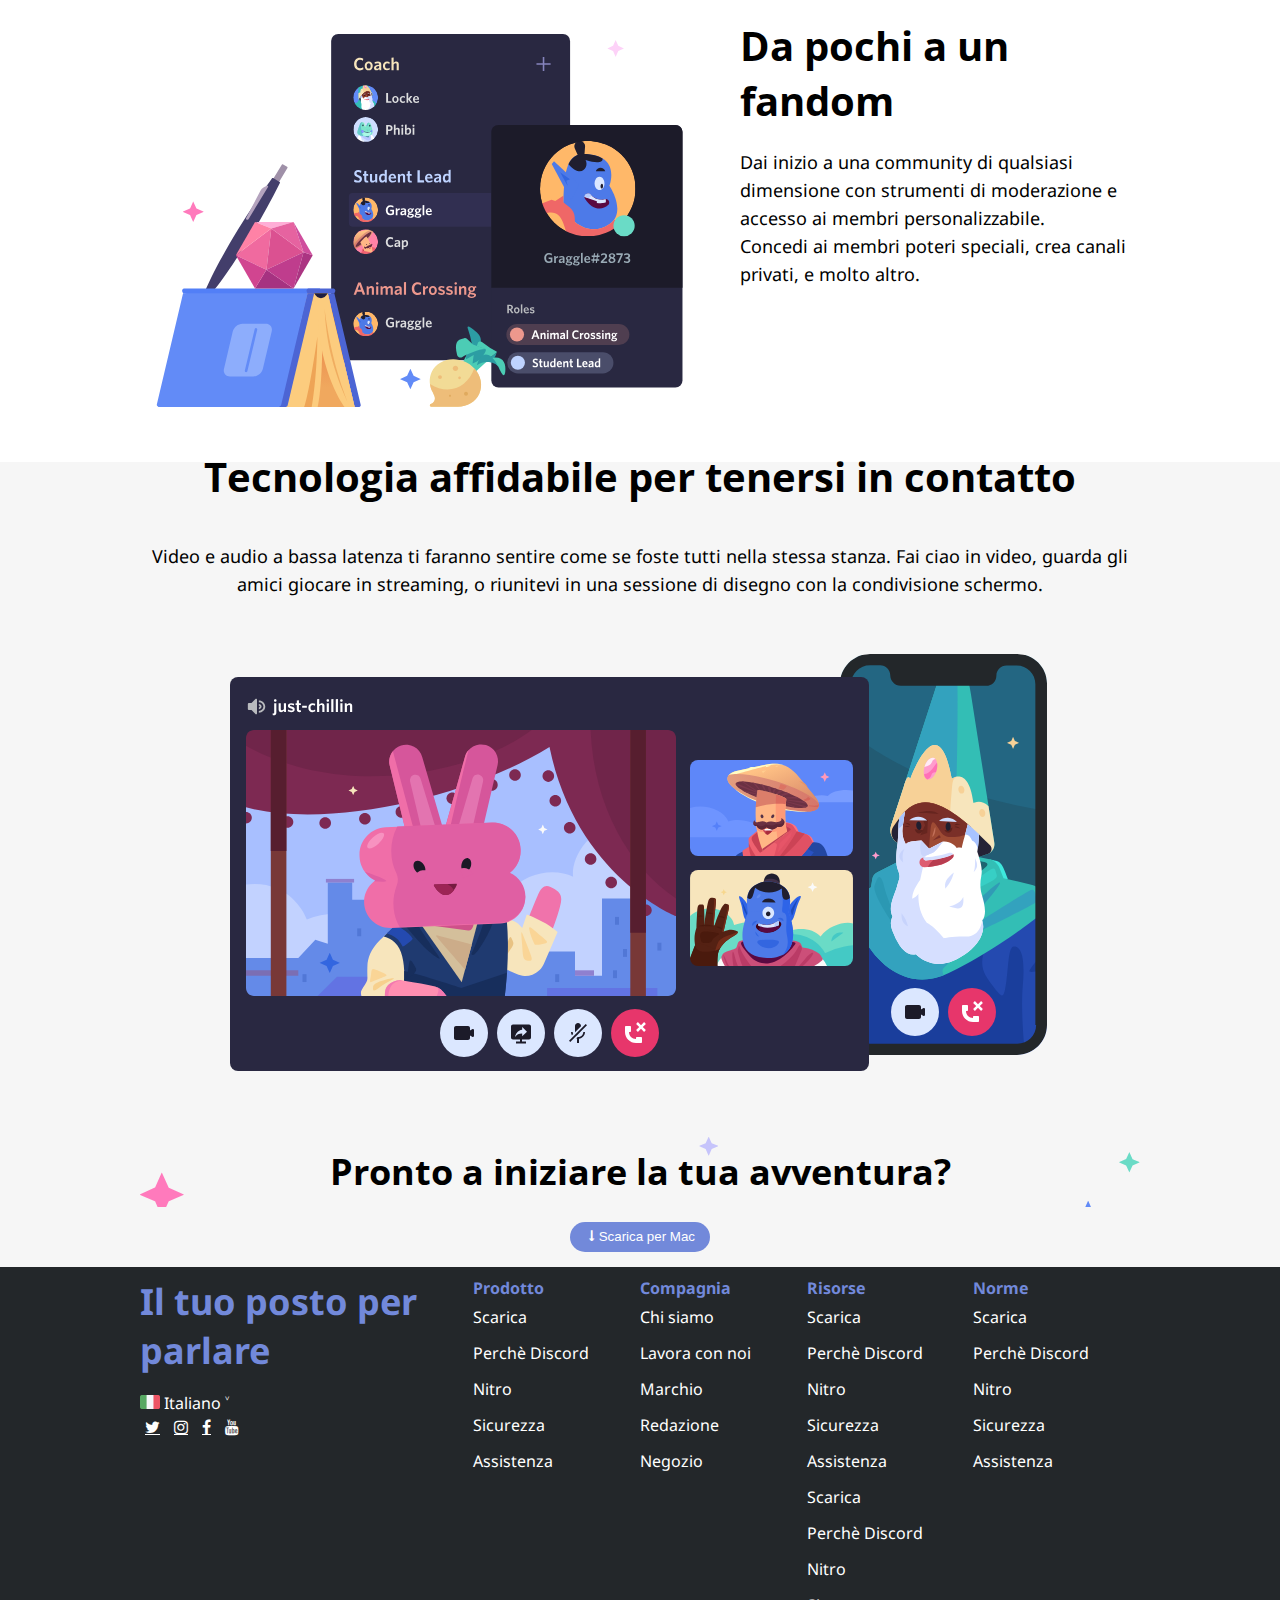
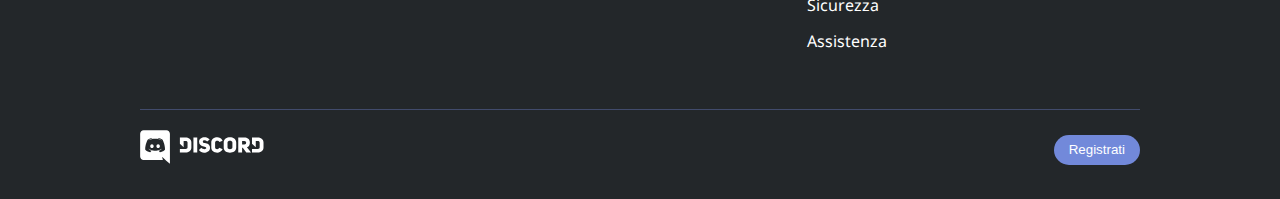
==== commit 1b21dca5: "FIX title  menu footer lists" ====
--- a/index.html
+++ b/index.html
@@ -159,54 +159,64 @@
                             <a href="#" class="fa fa-instagram"></a>
                             <a href="#" class="fa fa-facebook"></a>
                             <a href="#" class="fa fa-youtube"></a>
-                        </div>
-                        
-                        
-                    </div>
-                    <div class="col">
-                        <ul>
-                            Prodotto
-                            <li>Scarica</li>
-                            <li>Perch&egrave; Discord</li>
-                            <li>Nitro</li>
-                            <li>Sicurezza</li>
-                            <li>Assistenza</li>
-                        </ul>
-                    </div>
-                    <div class="col">
-                        <ul>
-                            Compagnia
-                            <li>Chi siamo</li>
-                            <li>Lavora con noi</li>
-                            <li>Marchio</li>
-                            <li>Redazione</li>
-                            <li>Negozio</li>
-                        </ul>
-                    </div>
-                    <div class="col">
-                        <ul>
-                            Risorse
-                            <li>Scarica</li>
-                            <li>Perch&egrave; Discord</li>
-                            <li>Nitro</li>
-                            <li>Sicurezza</li>
-                            <li>Assistenza</li>
-                            <li>Scarica</li>
-                            <li>Perch&egrave; Discord</li>
-                            <li>Nitro</li>
-                            <li>Sicurezza</li>
-                            <li>Assistenza</li>
-                        </ul>
-                    </div>
-                    <div class="col">
-                        <ul>
-                            Norme
-                            <li>Scarica</li>
-                            <li>Perch&egrave; Discord</li>
-                            <li>Nitro</li>
-                            <li>Sicurezza</li>
-                            <li>Assistenza</li>
-                        </ul>
+                        </div>                     
+                    </div>
+
+                    <div class="col">
+                        <div class="menu">
+                            <h4>Prodotto</h4>
+                            <ul>
+                                <li>Scarica</li>
+                                <li>Perch&egrave; Discord</li>
+                                <li>Nitro</li>
+                                <li>Sicurezza</li>
+                                <li>Assistenza</li>
+                            </ul>
+                        </div>
+                    </div>
+
+                    <div class="col">
+                        <div class="menu">
+                            <h4>Compagnia</h4>
+                            <ul>                                
+                                <li>Chi siamo</li>
+                                <li>Lavora con noi</li>
+                                <li>Marchio</li>
+                                <li>Redazione</li>
+                                <li>Negozio</li>
+                            </ul>
+                        </div>
+                    </div>
+
+                    <div class="col">
+                        <div class="menu">
+                            <h4>Risorse</h4>
+                            <ul>                                
+                                <li>Scarica</li>
+                                <li>Perch&egrave; Discord</li>
+                                <li>Nitro</li>
+                                <li>Sicurezza</li>
+                                <li>Assistenza</li>
+                                <li>Scarica</li>
+                                <li>Perch&egrave; Discord</li>
+                                <li>Nitro</li>
+                                <li>Sicurezza</li>
+                                <li>Assistenza</li>
+                            </ul>
+                        </div>
+                    </div>
+                    
+                    <div class="col">
+                        <div class="menu">
+                            <h4>Norme</h4>
+                            <ul>                                
+                                <li>Scarica</li>
+                                <li>Perch&egrave; Discord</li>
+                                <li>Nitro</li>
+                                <li>Sicurezza</li>
+                                <li>Assistenza</li>
+                            </ul>
+                        </div>
                     </div>
                 </div>
             </div>
--- a/css/style.css
+++ b/css/style.css
@@ -57,11 +57,11 @@
 /*****ul style****/
 ul{
     list-style-type: none;
-}
-
-footer ul{
-    color: #7289DA;
-    line-height: 36px; 
+    line-height: 36px;
+}
+
+.menu>h4{
+    color: #7289DA; 
 }
 
 footer ul>li{
